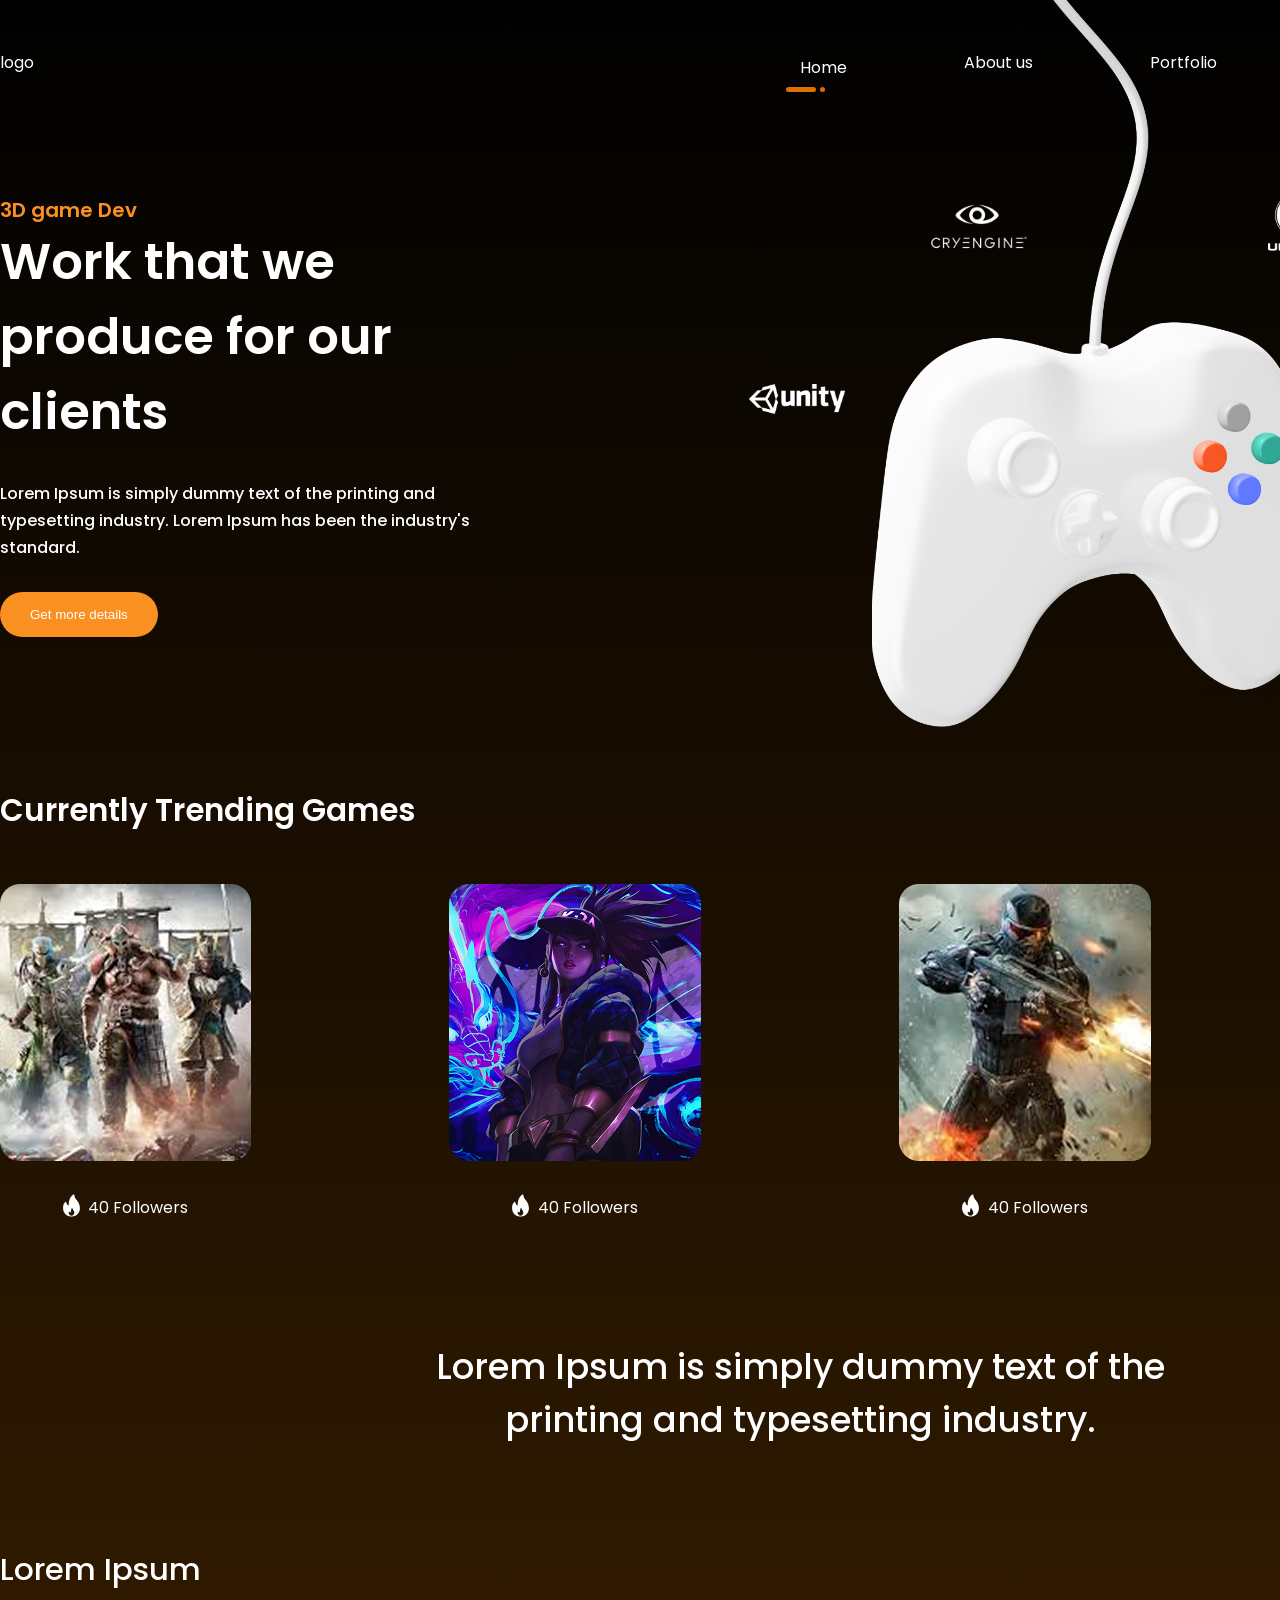
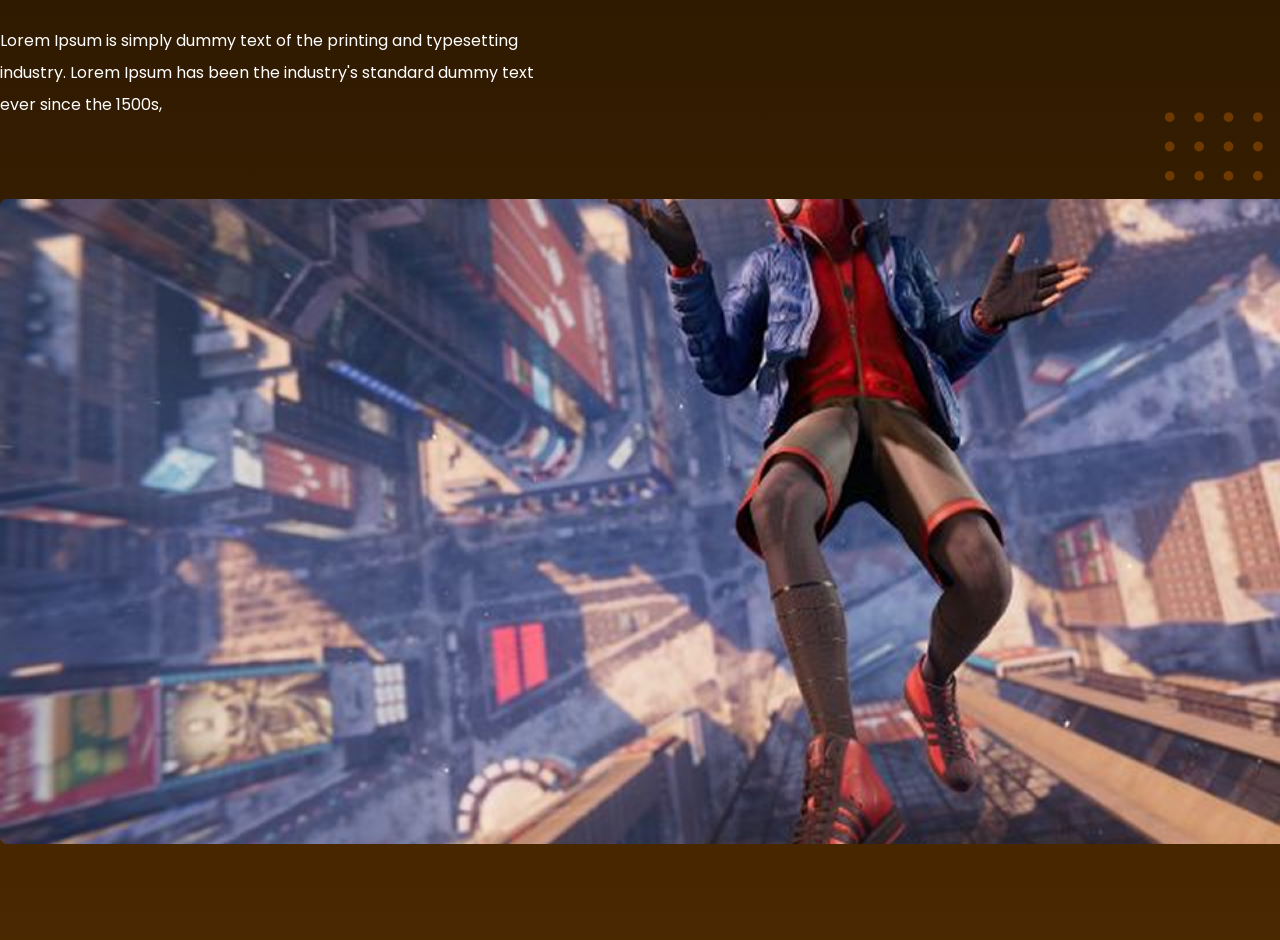
==== index.html @ d7b4721c "files" ====
<!DOCTYPE html>
<html lang="en">
<head>
    <meta charset="UTF-8">
    <meta name="viewport" content="width=device-width, initial-scale=1.0">
    <title>Game Now</title>
    <link rel="stylesheet" href="/css/main.css">
</head>
    <body>
        <div class="wrapper">
        <header class = "container">
            <span class="logo">logo</span>
            <nav>
                <ul>
                    <li class="active"><a href="#">Home</a></li>
                    <li><a href="#">About us</a></li>
                    <li><a href="#">Portfolio</a></li>
                    <li><a href="#">News</a></li>
                    <li class="btn"><a href="#">Contacts</a></li>
                </ul>
            </nav>
        </header>
        <div class="hero container">
            <div class="hero--info">
                <h2>3D game Dev </h2>
                <h1>Work that we produce for our clients</h1>
                <p>Lorem Ipsum is simply dummy text of the printing and typesetting industry. Lorem Ipsum has been the industry's standard.</p>
                <button class="btn">Get more details</button>
            </div>
            <img src="img/IMG.svg" alt="">
        </div>

        <div class="container trending">
            <a href="#" class="see-all">SEE ALL</a>
            <h3>Currently Trending Games</h3>
            

            <div class="games">
                <div class="block">
                    <img src="/img/Game1.png" alt="">
                    <span><img src="/img/fire.svg" alt="">40 Followers</span>
                </div>
                
                <div class="block">
                    <img src="/img/Game2.png" alt="">
                    <span><img src="/img/fire.svg" alt="">40 Followers</span>
                </div>

                <div class="block">
                    <img src="/img/Game3.png" alt="">
                    <span><img src="/img/fire.svg" alt="">40 Followers</span>
                </div>

                <div class="block">
                    <img src="/img/Game4.png" alt="">
                    <span><img src="/img/fire.svg" alt="">40 Followers</span>
                </div>
        </div>
        <div class="container big-text">
                    <p>Lorem Ipsum is simply dummy text of the printing and typesetting industry.</p>
                </div>
        </div>

            <div class="container banner">
                <h3>Lorem Ipsum</h3>
                <p>Lorem Ipsum is simply dummy text of the printing and typesetting industry. Lorem Ipsum has been the industry's standard dummy text ever since the 1500s,</p>
                    <div class="banner-images">
                        <img class="img_banner" src="img/banner.png" alt="">
                        <img class="background_dots" src="img/background_dots.svg" alt="">
                    </div>
            </div>

    </div>
</body>
</html>
---- css/main.css ----
@import url('https://fonts.googleapis.com/css2?family=Poppins:wght@400;500;700;800&display=swap');

*
{
    margin: 0;
    padding: 0;
}

body {
    font-family: 'Poppins',sans-serif;
    font-weight: 400;
    color: #fff;
    font-size: 16px;
}

a{
    text-decoration: none;
}

img{
    max-width: 100%;
}

.wrapper{
    background: linear-gradient(180deg, #010101, #4A2800);
    width: 100%;
}

.container{
    width: 1600px;
    margin: 0 auto;
}

header{
    padding: 50px 0;
}

header.logo{
    text-transform: uppercase;
    font-size: 29px;
    font-weight: 800;
}

header nav{
    float:right;
    width: 50%;
}

header nav ul{
    list-style: none;
    display: flex;
    justify-content: space-between;
    z-index: 2;
    position: relative;
}

header nav ul li {
    display: inline-block;
}

header nav ul li.active:after{
    content: '';
    display: block;
    width: 30px;
    height: 5px;
    background: #DC7000;
    position: relative;
    top: 6.8px;
    left: -14px;
    border-radius: 10px;
}

header nav ul li.active:before{
    content: '';
    display: block;
    width: 5px;
    height: 5px;
    background: #DC7000;
    position: relative;
    top: 37px;
    left: 20px;
    border-radius: 10px;
}

header nav ul li a {
    color: #fff;
}

header nav ul li:not(.active):not(.btn) a:hover {
    border-bottom:5px solid #DC7000;
    padding-bottom: 12.5px;
}

header nav ul li.btn a{
    background-color: #FA9021;
    padding: 9px 17px;
    border-radius: 6px;
    transition: all 300ms ease;
}

header nav ul li.btn a:hover{
    background-color: #b1580f;
}

.hero{
    padding-bottom: 100px;
    position: relative;
    z-index: 1;
}

.hero--info{
    width: 527px;
    padding-top: 70px;
}

.hero--info h2{
    color:#FA9021;
    font-weight: 600;
    font-size: 20px;
}

.hero--info h1{
    font-weight: 600;
    font-size: 50px;
}

.hero--info p{
    font-weight: 500;
    line-height: 170%;
    margin: 30px 0
}

.hero--info .btn{
    background: #FA9021;
    color:#fff;
    border-radius: 50px;
    padding:15px 30px;
    border: 0;
    transition: all 500ms ease;
}

.hero--info .btn:hover{
    cursor: pointer;
    transform: scale(1.1);
}

.hero img{
    position: absolute;
    top:-150px;
    right:60px;
}

/*секция с играми*/

.trending {
    padding-top: 50px;
}

.trending h3{
    font-weight: 600;
    font-size: 31px;
}

.trending .see-all{
    color:#fff;
    background:#25211D;
    border-radius: 10px;
    padding: 10px 30px;
    float:right;
    display: block;
    transition: all 500ms ease;
}

.trending .see-all:hover{
    transform: scale(1.1);
}

.trending .games{
    display: flex;
    justify-content: space-between;
    width: 100%;
    padding: 50px 0;
}

.trending .games span {
    display: block;
    text-align: center;
    margin: 20px;
}

.trending .games span img{
    position: relative;
    top:5px;
    left:-4.5px;
    scale:0.9;
}

.big-text{
    padding: 50px 0px;
    font-size: 35px;
    font-weight: 500;
    text-align: center;
    width: 800px;
}

.banner{
    position: relative;
    padding: 50px 0;
}

.banner h3{
    font-weight: 500;
    font-size: 31px;
}

.banner p{
    padding: 32px 0px;
    width: 545px;
    line-height: 200%;
}

.banner-images {
    position: relative;
    display: block;
}

.banner .img_banner {
    padding: 46px 0px;
    width: 100%;
    position: relative;
    z-index: 2; /* выше, чем у dots */
    display: block;
}

.banner .background_dots {
    position: absolute;
    top: -10px;
    right: 200px;
    transform: scale(1.4);
    z-index: 1;
}
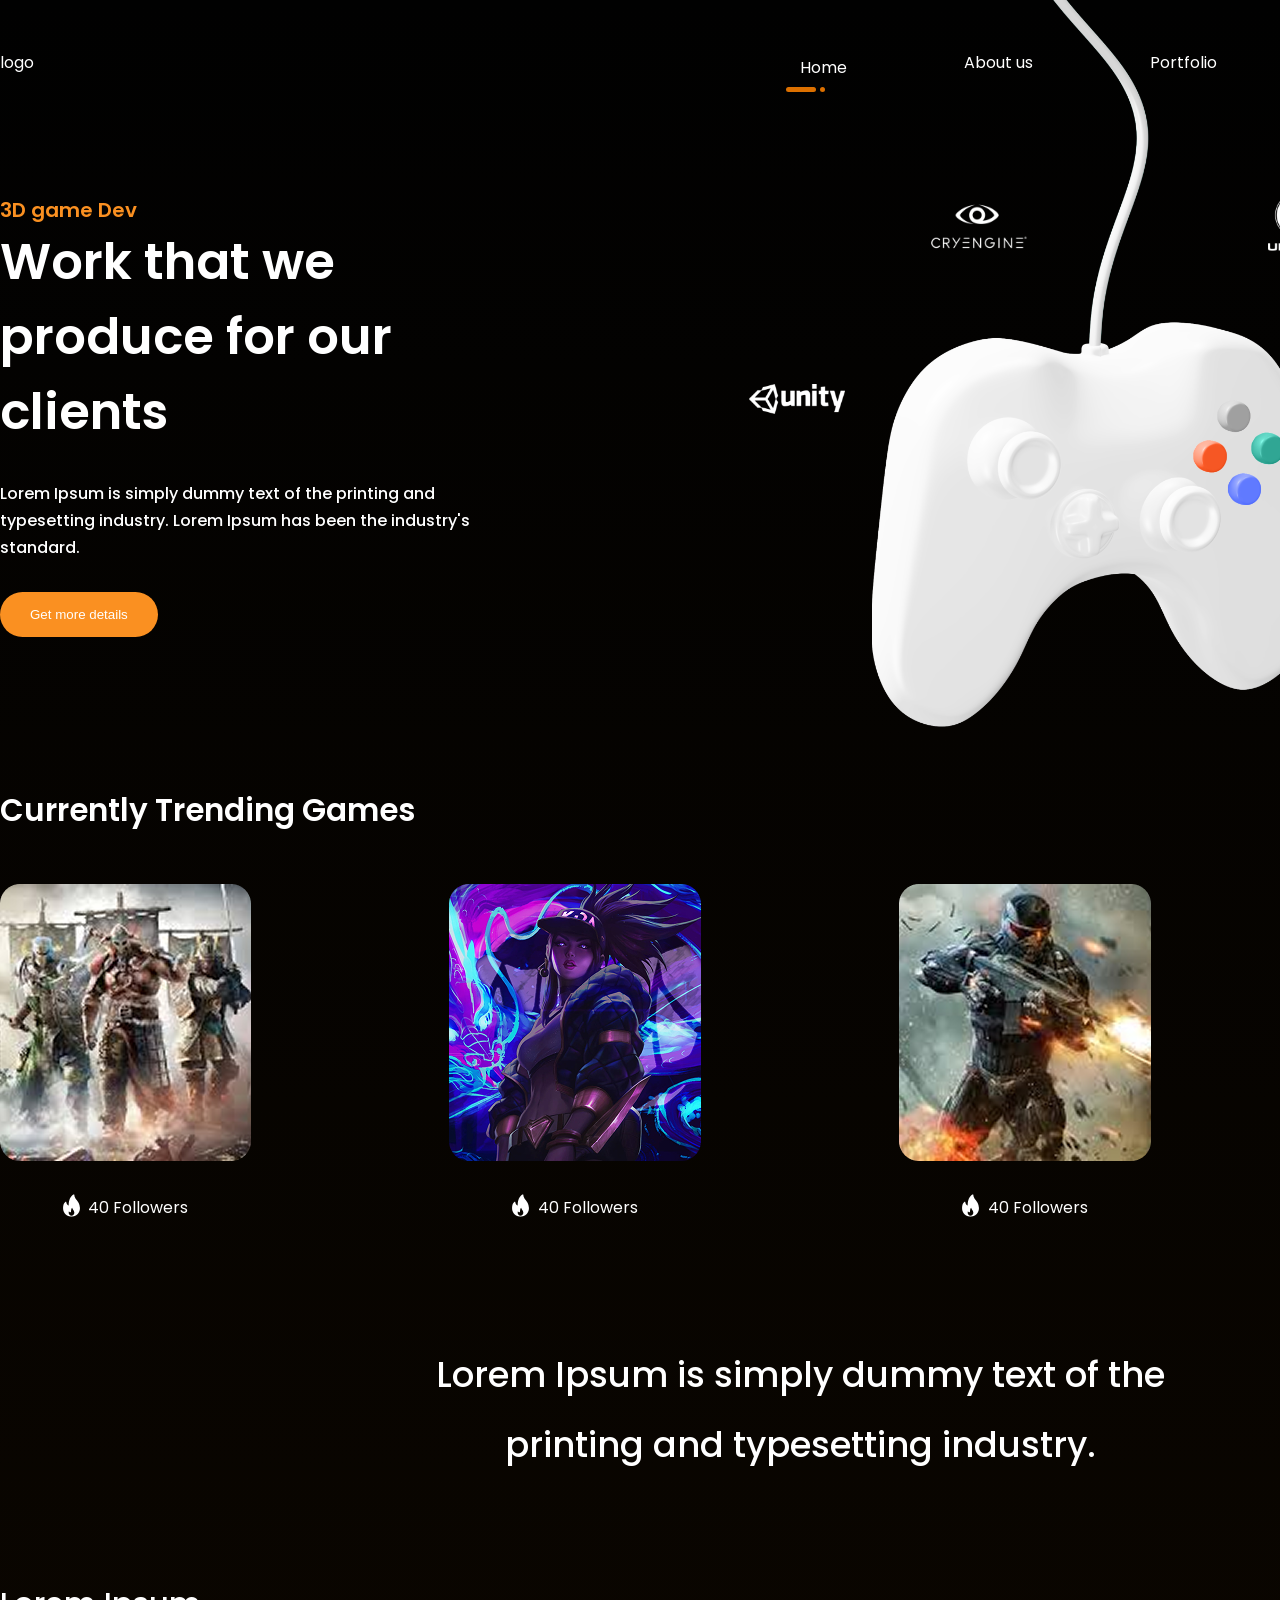
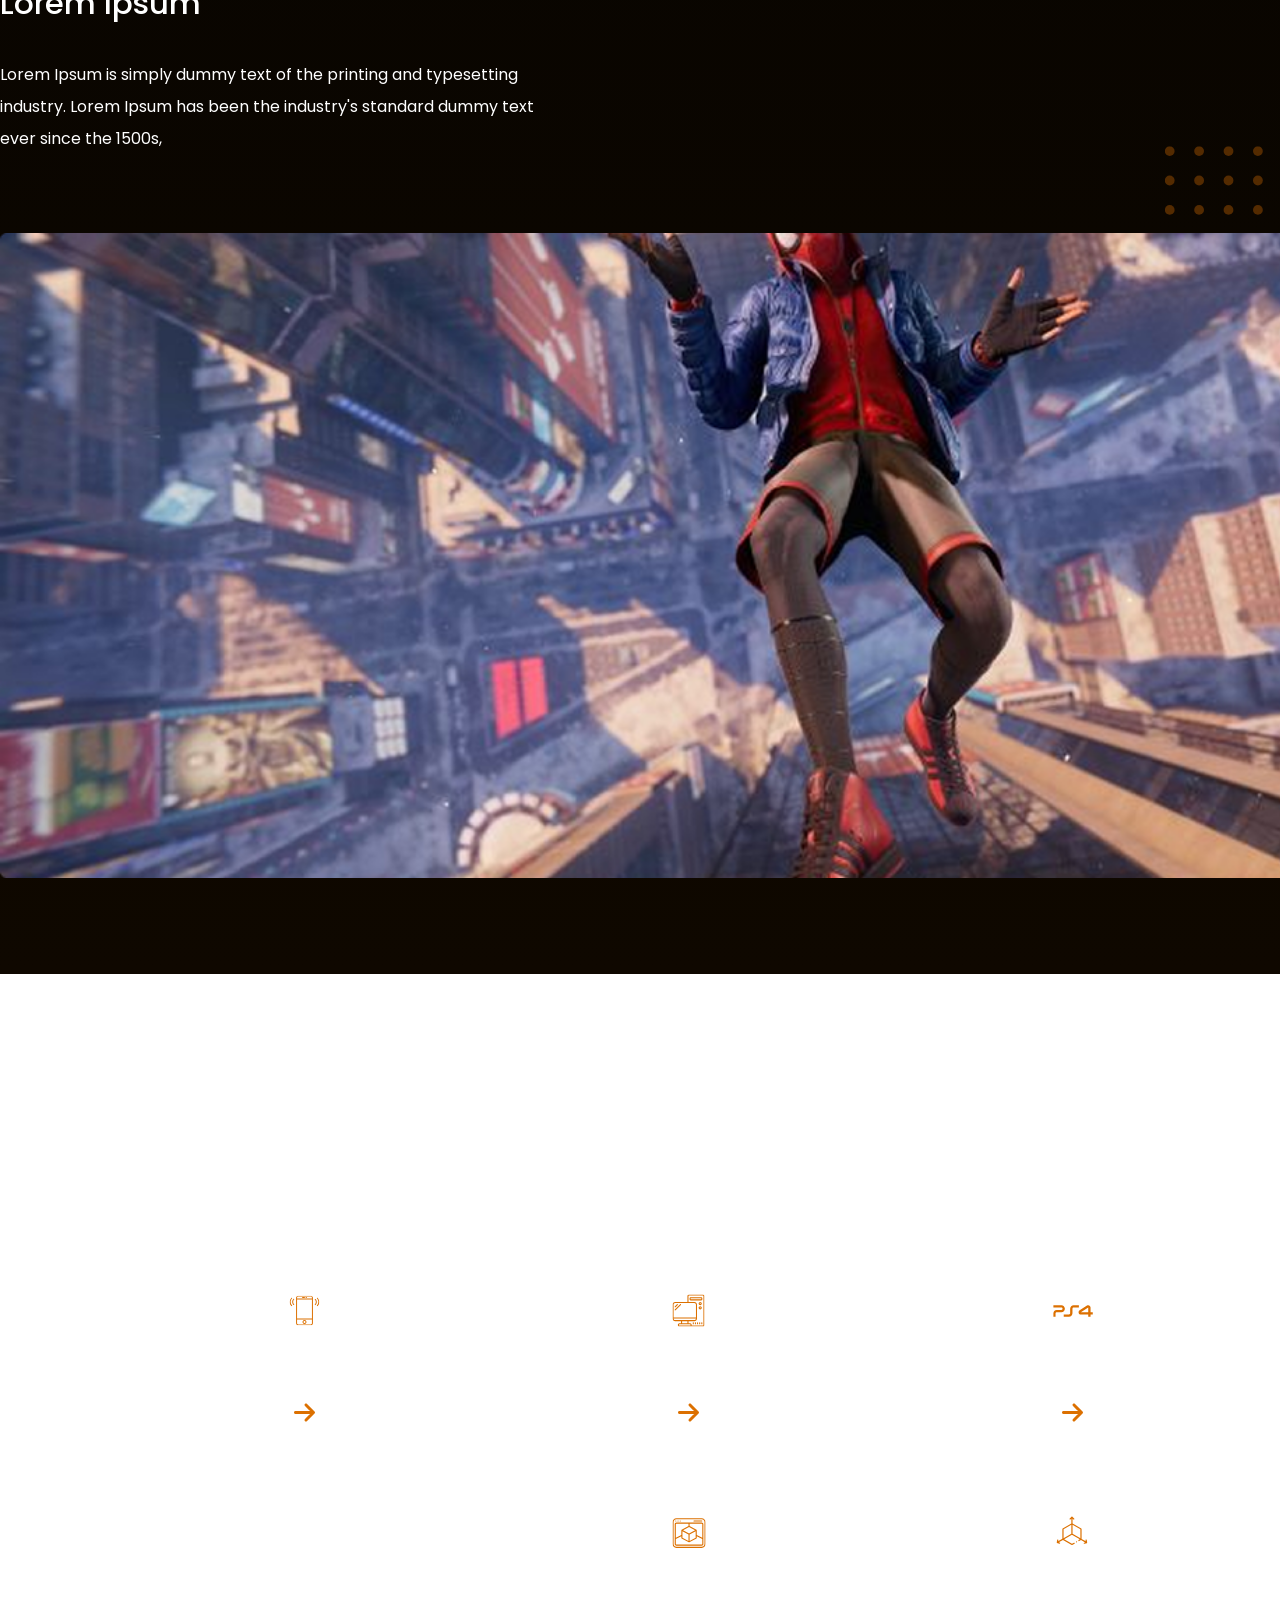
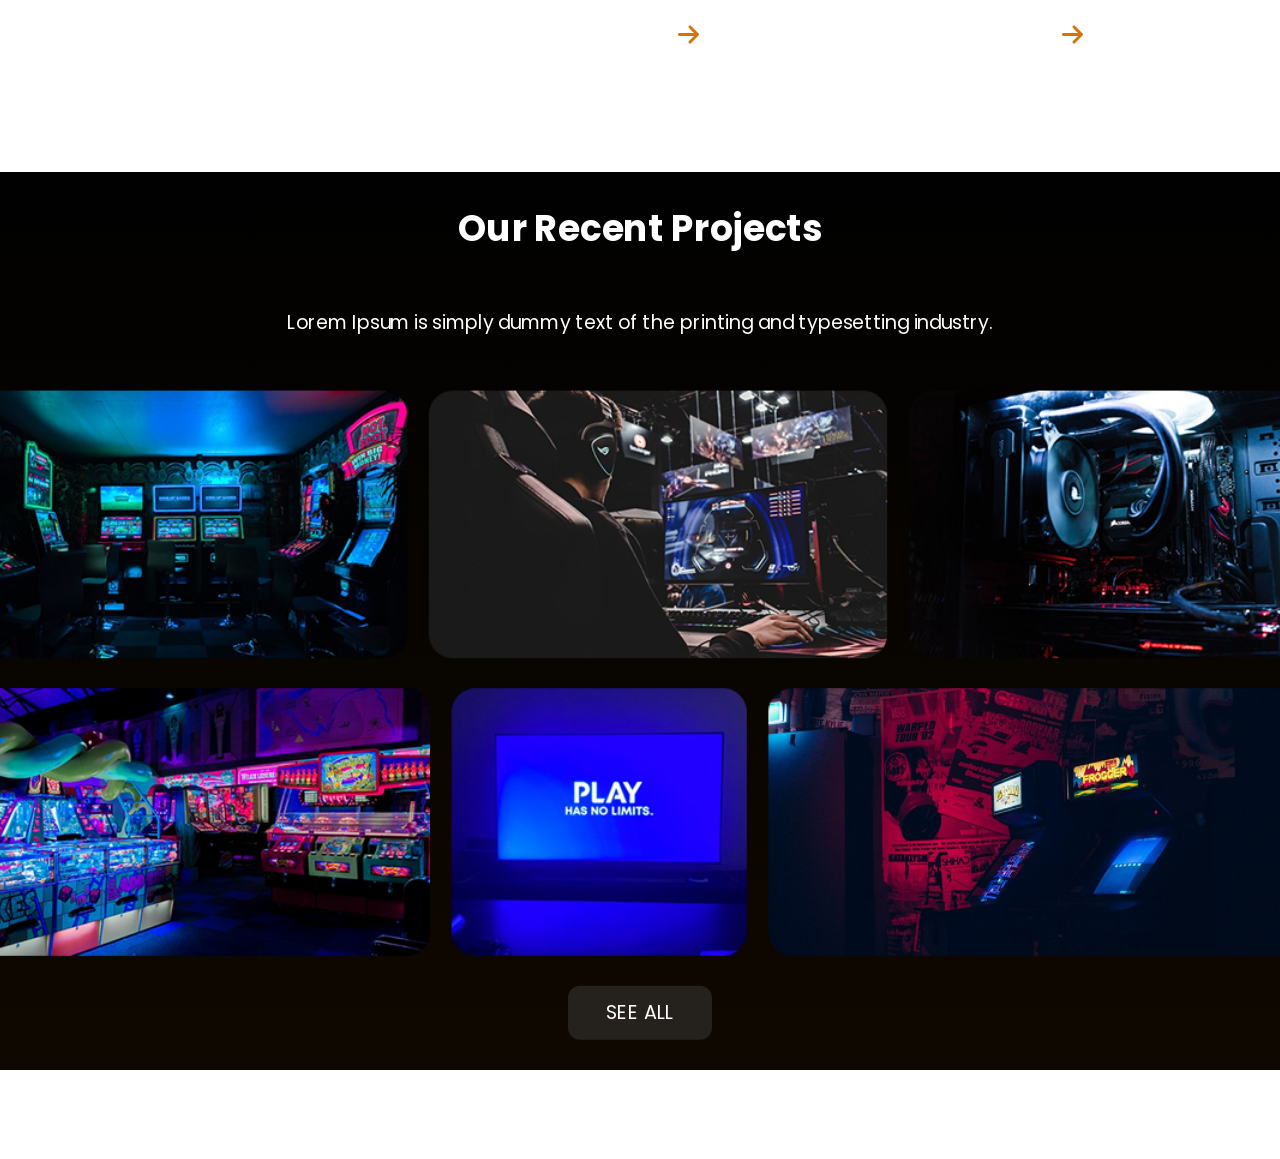
==== commit b342a882: "day3" ====
--- a/index.html
+++ b/index.html
@@ -70,6 +70,63 @@
                     </div>
             </div>
 
-    </div>
+        </div>
+
+        <div class="features">
+            <div class="container">
+                <h3>Lorem Ipsum is simply dummy text of the printing and typesetting industry.</h3>
+                <p>Lorem Ipsum is simply dummy text of the printing and typesetting industry. Lorem Ipsum has been the industry's standard dummy text ever since the 1500s,</p>
+                <div class="info">
+                    <div class="block">
+                        <img src="/img/Icons/Icon1.svg" alt="">
+                        <p>Mobile Game Development</p>
+                        <img src="img/Icons/arrow 1.svg" alt="">
+                    </div>
+                    <div class="block">
+                        <img src="/img/Icons/Icon2.svg" alt="">
+                        <p>PC Game Development</p>
+                        <img src="img/Icons/arrow 1.svg" alt="">
+                    </div>
+                    <div class="block">
+                        <img src="/img/Icons/Icon3.svg" alt="">
+                        <p>PS4 Game Development</p>
+                        <img src="img/Icons/arrow 1.svg" alt="">
+                    </div>
+                    <div class="block">
+                        <img src="/img/Icons/Icon4.svg" alt="">
+                        <p>AR/VR Solutions</p>
+                        <img src="img/Icons/arrow 1.svg" alt="">
+                    </div>
+                    <div class="block">
+                        <img src="/img/Icons/Icon5.svg" alt="">
+                        <p>AR/ VR design</p>
+                        <img src="img/Icons/arrow 1.svg" alt="">
+                    </div>
+                    <div class="block">
+                        <img src="/img/Icons/Icon6.svg" alt="">
+                        <p>3D Modelings</p>
+                        <img src="img/Icons/arrow 1.svg" alt="">
+                    </div>
+                </div>
+            </div>
+        </div>
+
+        <div class="wrapper">
+            <div class="container projects">
+                <h3>Our Recent Projects</h3>
+                <p>Lorem Ipsum is simply dummy text of the printing and typesetting industry. </p>
+                <div class="images">
+                    <img src="img/block3/image1.png" alt="">
+                    <img src="img/block3/image2.png" alt="">
+                    <img src="img/block3/image3.png" alt="">
+                </div>
+                <div class="images">
+                    <img src="img/block3/image4.png" alt="">
+                    <img src="img/block3/image5.png" alt="">
+                    <img src="img/block3/image6.png" alt="">
+                </div>
+                <a href="#" class="see-all">SEE ALL</a>
+            </div>
+        </div>
 </body>
 </html> 
--- a/css/main.css
+++ b/css/main.css
@@ -22,7 +22,7 @@
 }
 
 .wrapper{
-    background: linear-gradient(180deg, #010101, #4A2800);
+    background: linear-gradient(180deg, #010101, #0f0800);
     width: 100%;
 }
 
@@ -33,6 +33,10 @@
 
 header{
     padding: 50px 0;
+}
+
+p{
+    line-height: 200%;
 }
 
 header.logo{
@@ -161,7 +165,7 @@
     font-size: 31px;
 }
 
-.trending .see-all{
+.trending .see-all, .projects .see-all{
     color:#fff;
     background:#25211D;
     border-radius: 10px;
@@ -171,7 +175,7 @@
     transition: all 500ms ease;
 }
 
-.trending .see-all:hover{
+.trending .see-all:hover, .projects .see-all:hover{
     transform: scale(1.1);
 }
 
@@ -228,7 +232,7 @@
     padding: 46px 0px;
     width: 100%;
     position: relative;
-    z-index: 2; /* выше, чем у dots */
+    z-index: 2;
     display: block;
 }
 
@@ -238,4 +242,73 @@
     right: 200px;
     transform: scale(1.4);
     z-index: 1;
+}
+
+.features {
+    background: url('/img/Block2.png') no-repeat center center fixed;
+    background-size: cover;
+    padding: 80px 80px;
+}
+
+.features .container > h3,
+.features .container > p {
+    margin-bottom: 20px;
+    text-align: center;
+    width: 826px;
+    margin-left: auto;
+    margin-right: auto;
+}
+
+.features .container h3{
+    font-size: 30px;
+}
+
+.features .info{
+    display: flex;
+    justify-content: center;
+    flex-wrap: wrap;
+}
+
+.features .info .block {
+    text-align: center;
+    width: 20%;
+    margin: 30px 2%;
+}
+
+.features .info .block img{
+    margin-bottom: 10px;
+}
+
+.features .info .block p {
+    text-align: center;
+    margin-bottom: 10px;
+}
+
+.projects{
+    padding: 100px 0;
+    width: 1170px;
+    transform: scale(1.2);
+}
+
+.projects h3{
+    font-size: 30px;
+    text-align: center;
+}
+
+.projects p{
+    margin: 40px 0;
+    text-align: center;
+}
+
+.projects .images {
+    display: flex;
+    justify-content: space-around;
+    margin-bottom: 25px;
+}
+
+.projects .see-all{
+    float: none;
+    width: 60px;
+    text-align: center;
+    margin: auto;
 }
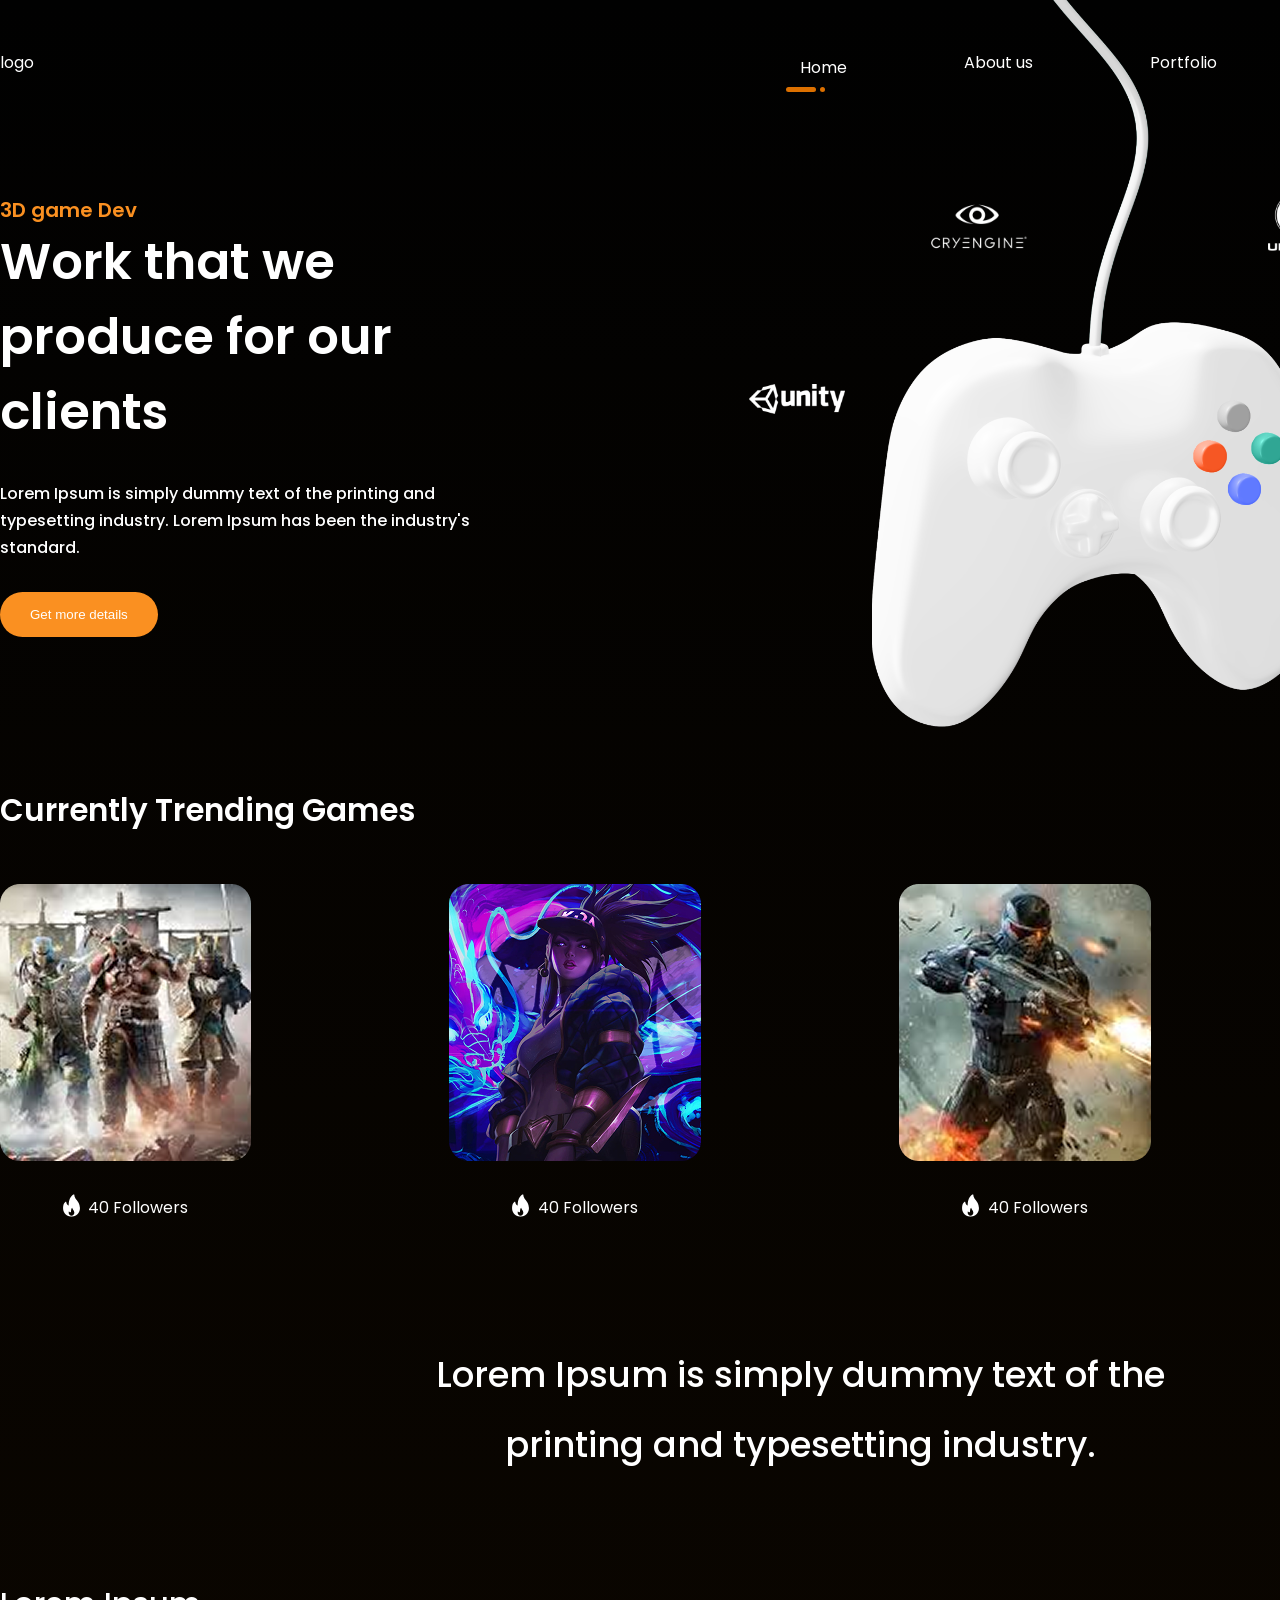
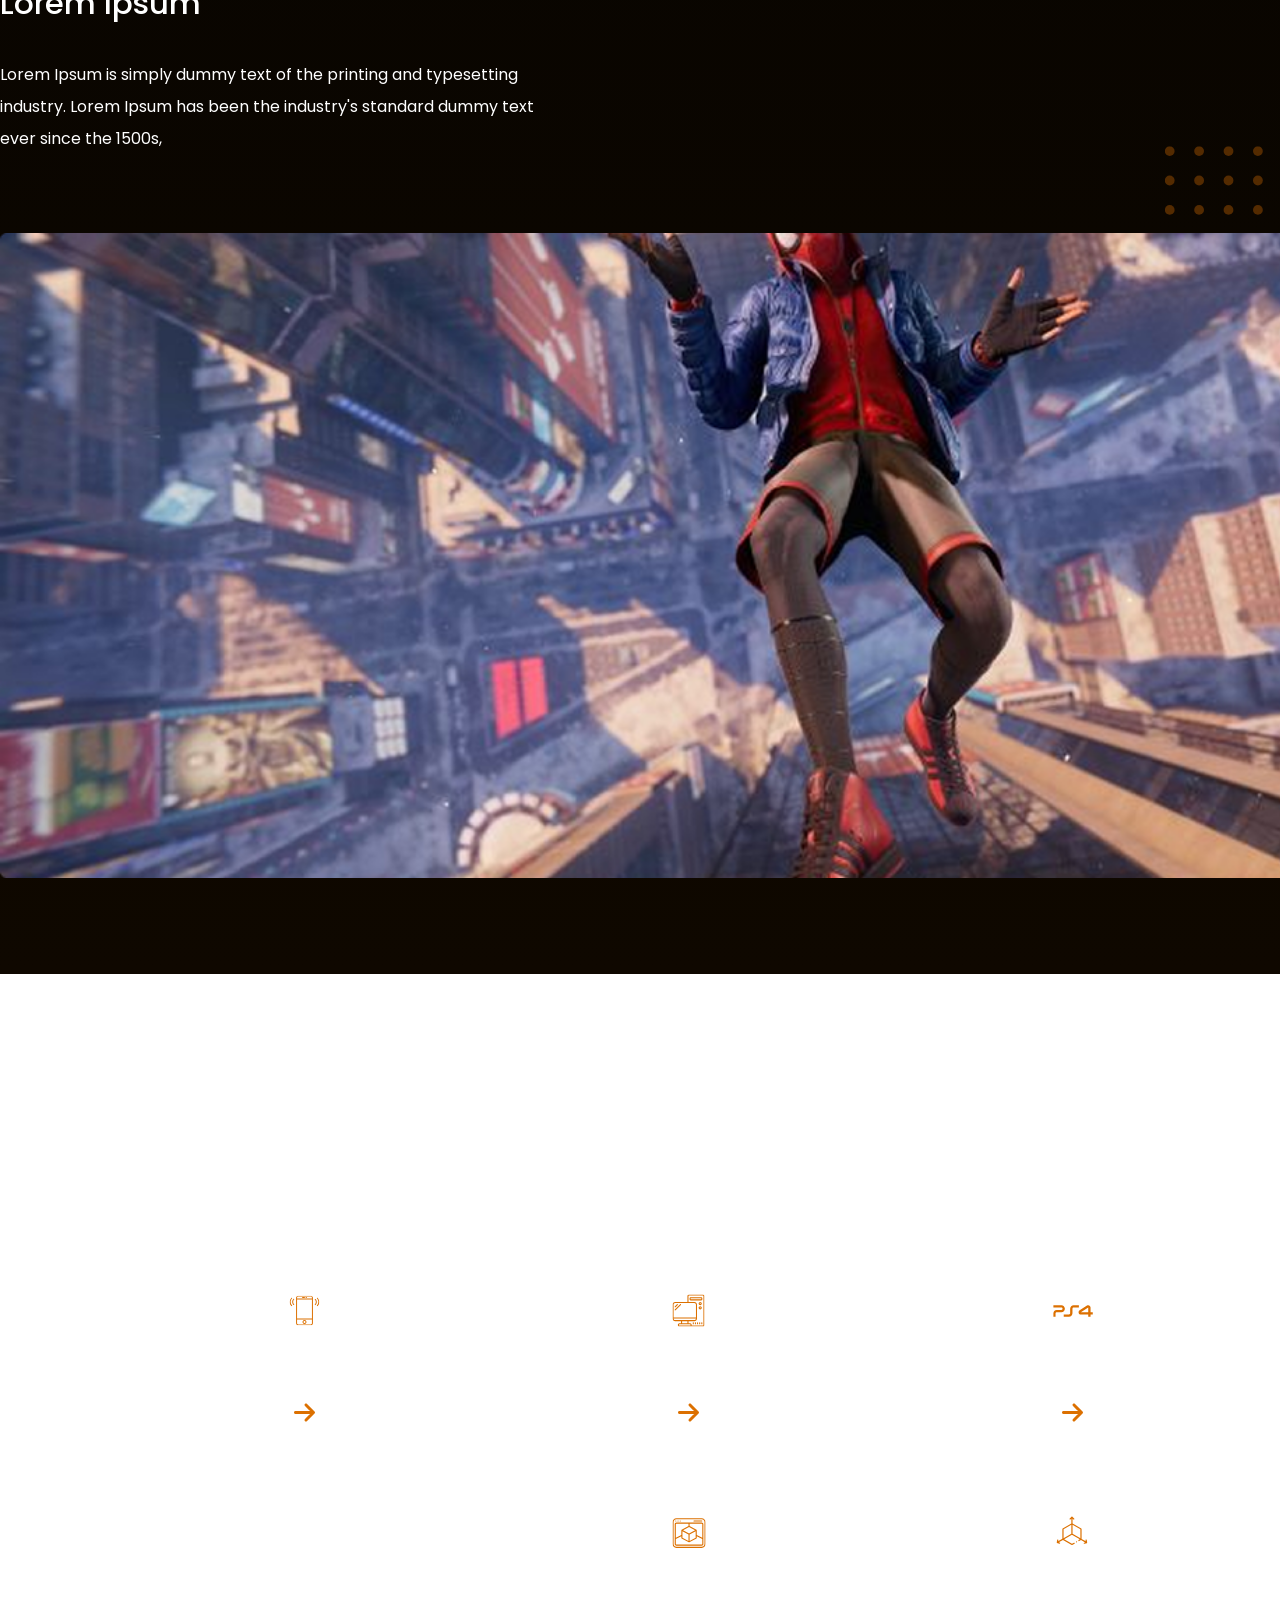
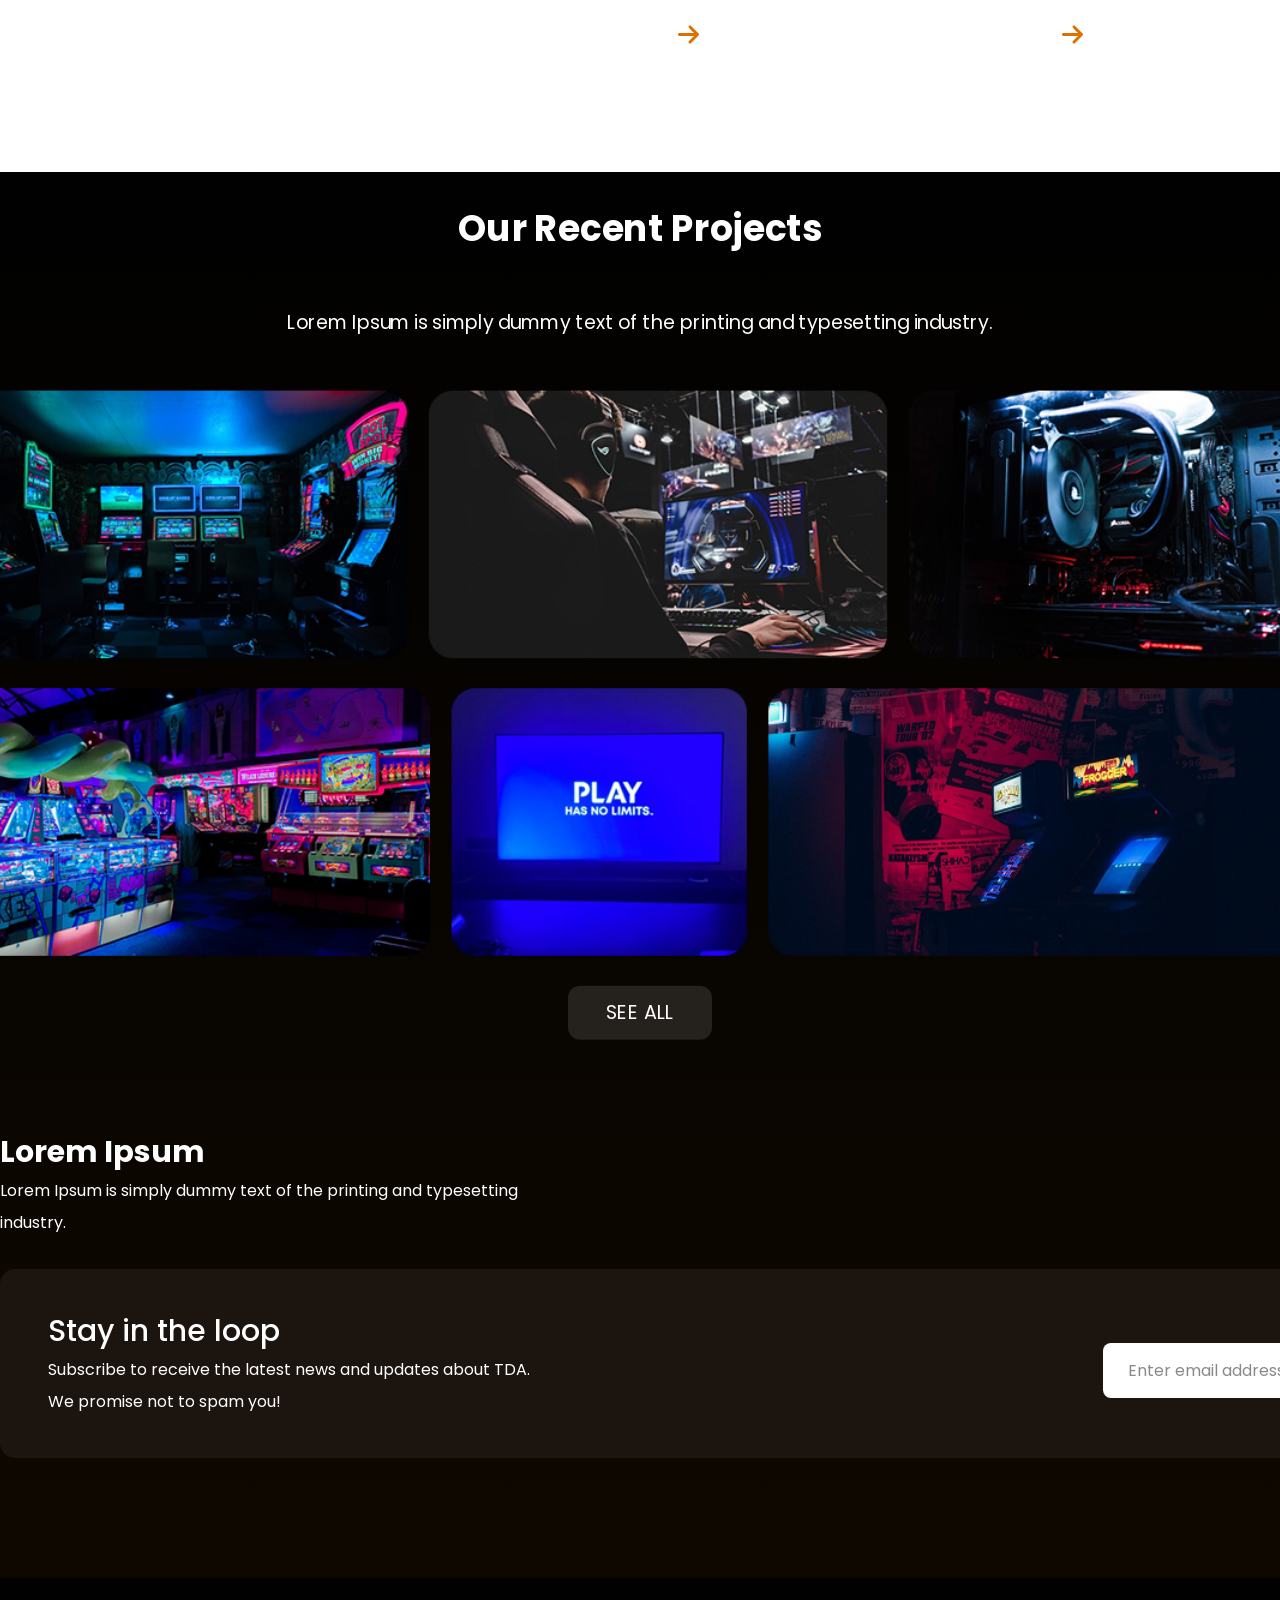
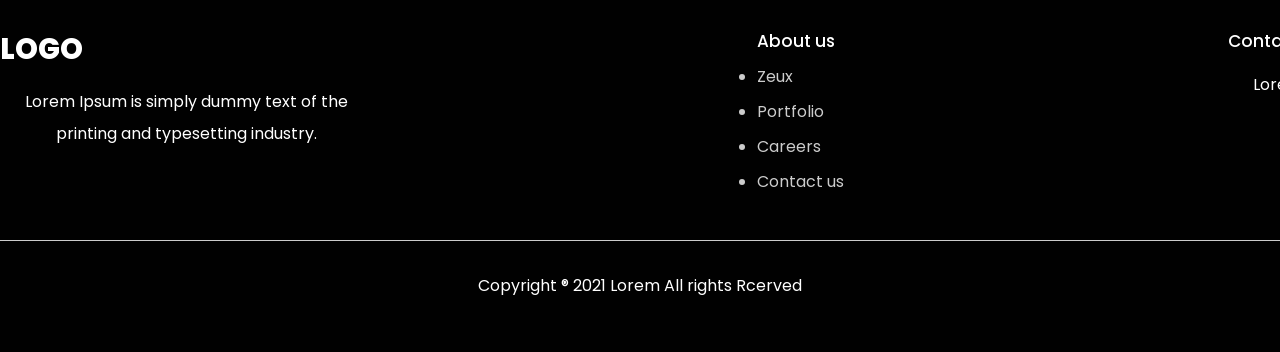
==== commit ad94bbe1: "day4" ====
--- a/index.html
+++ b/index.html
@@ -127,6 +127,56 @@
                 </div>
                 <a href="#" class="see-all">SEE ALL</a>
             </div>
+            <div class="container email">
+                <h3>Lorem Ipsum</h3>
+                <p>Lorem Ipsum is simply dummy text of the printing and typesetting industry. </p>
+                <div class="block">
+                    <div>
+                        <h4>Stay in the loop</h4>
+                        <p>Subscribe to receive the latest news and updates about TDA.
+                        We promise not to spam you! </p>
+                    </div>
+                    <div>
+                            <input type="email" id="emailField" placeholder="Enter email address">
+                            <button onclick="checkEmail()">Continue</button>
+                    </div>
+                </div>
+            </div>
         </div>
+
+        <footer>
+            <div class="blocks container">
+                <div>
+                        <span class="logo">LOGO</span>
+                        <p>Lorem Ipsum is simply dummy text of the printing and typesetting industry. </p>
+                </div>
+                        <div>
+                            <h4>About us</h4>
+                            <ul>
+                                <li>Zeux</li>
+                                <li>Portfolio</li>
+                                <li>Careers</li>
+                                <li>Contact us</li>
+                            </ul>
+                        </div>
+                        <div>
+                            <h4>Contact us</h4>
+                            <p>Lorem Ipsum is simply dummy text of the printing and typesetting industry. </p>
+                            <p>+908 89097 890</p>
+                        </div>
+                </div>
+            <hr>
+            <p>Copyright ® 2021 Lorem All rights Rcerved</p>
+        </footer>
+        <script>
+            function checkEmail(){
+                let email = document.querySelector('#emailField').value;
+                if(!email.includes('@')) alert('Нет символа @')
+                else if(!email.includes('.')) alert ('Нет символа .')
+                else if(!email.includes('@.')) alert ('Некорректный email')
+                else if(!email.includes('.@')) alert ('Некорректный email')
+                else alert('Ваш email отправлен!')
+            }
+        </script>
 </body>
 </html> 
--- a/css/main.css
+++ b/css/main.css
@@ -39,7 +39,7 @@
     line-height: 200%;
 }
 
-header.logo{
+header.logo, footer .blocks .logo{
     text-transform: uppercase;
     font-size: 29px;
     font-weight: 800;
@@ -95,14 +95,15 @@
     padding-bottom: 12.5px;
 }
 
-header nav ul li.btn a{
+header nav ul li.btn a, .email .block button{
+    font-family: 'Poppins',sans-serif;
     background-color: #FA9021;
     padding: 9px 17px;
-    border-radius: 6px;
+    border-radius: 8px;
     transition: all 300ms ease;
 }
 
-header nav ul li.btn a:hover{
+header nav ul li.btn a:hover, .email .block button:hover{
     background-color: #b1580f;
 }
 
@@ -311,4 +312,108 @@
     width: 60px;
     text-align: center;
     margin: auto;
+}
+
+.email{
+    padding-bottom: 120px;
+}
+
+.email h3{
+    margin-top: 60px;
+    width: 209px;
+    font-size: 30px;
+}
+
+.email p{
+    width: 545px;
+}
+
+.email .block{
+    background: #1C140F;
+    margin-top: 30px;
+    border-radius: 15px;
+    padding: 40px 3%;
+    width: 94%;
+    display: flex;
+    justify-content: space-between;
+    align-items: center;
+}
+
+.email .block h4{
+    font-size: 30px;
+    font-weight: 500;
+
+}
+
+.email .block p{
+    width: 500px;
+}
+
+.email .block input{
+    background: #fff;
+    outline: none;
+    border: 0;
+    border-radius: 8px;
+    width:280px;
+    font-family: 'Poppins',sans-serif;
+    font-weight: 400;
+    padding: 15px 25px;
+    font-size: 16px;
+    margin-top: 15px;
+    position: relative;
+    left: 124px;
+    z-index: 0;
+    padding-right: 150px;
+}
+
+.email .block input::placeholder{
+    color:#898989;
+}
+
+.email .block button{
+    background: #DC7000;
+    cursor: pointer;
+    border:0;
+    padding: 13px 22px 11px 30px;
+    position: relative;
+    z-index: 1;
+    color:#fff;
+}
+
+/*footer*/
+
+footer{
+    background:#010101;
+    padding: 50px 0;
+}
+
+footer .blocks{
+    display: flex;
+    justify-content: space-between;
+}
+
+footer .blocks p{
+    width: 372px;
+    padding: 15px 0;
+}
+
+footer .blocks h4{
+    font-weight: 500;
+    font-size: 17px;
+}
+
+footer .blocks ul li{
+    margin-top: 10px;
+    opacity: 0.8;
+}
+
+footer hr{
+    margin: 30px 0;
+    border: 0;
+    height: 0.6px;
+    background: #ccc;
+}
+
+footer p{
+    text-align: center;
 }
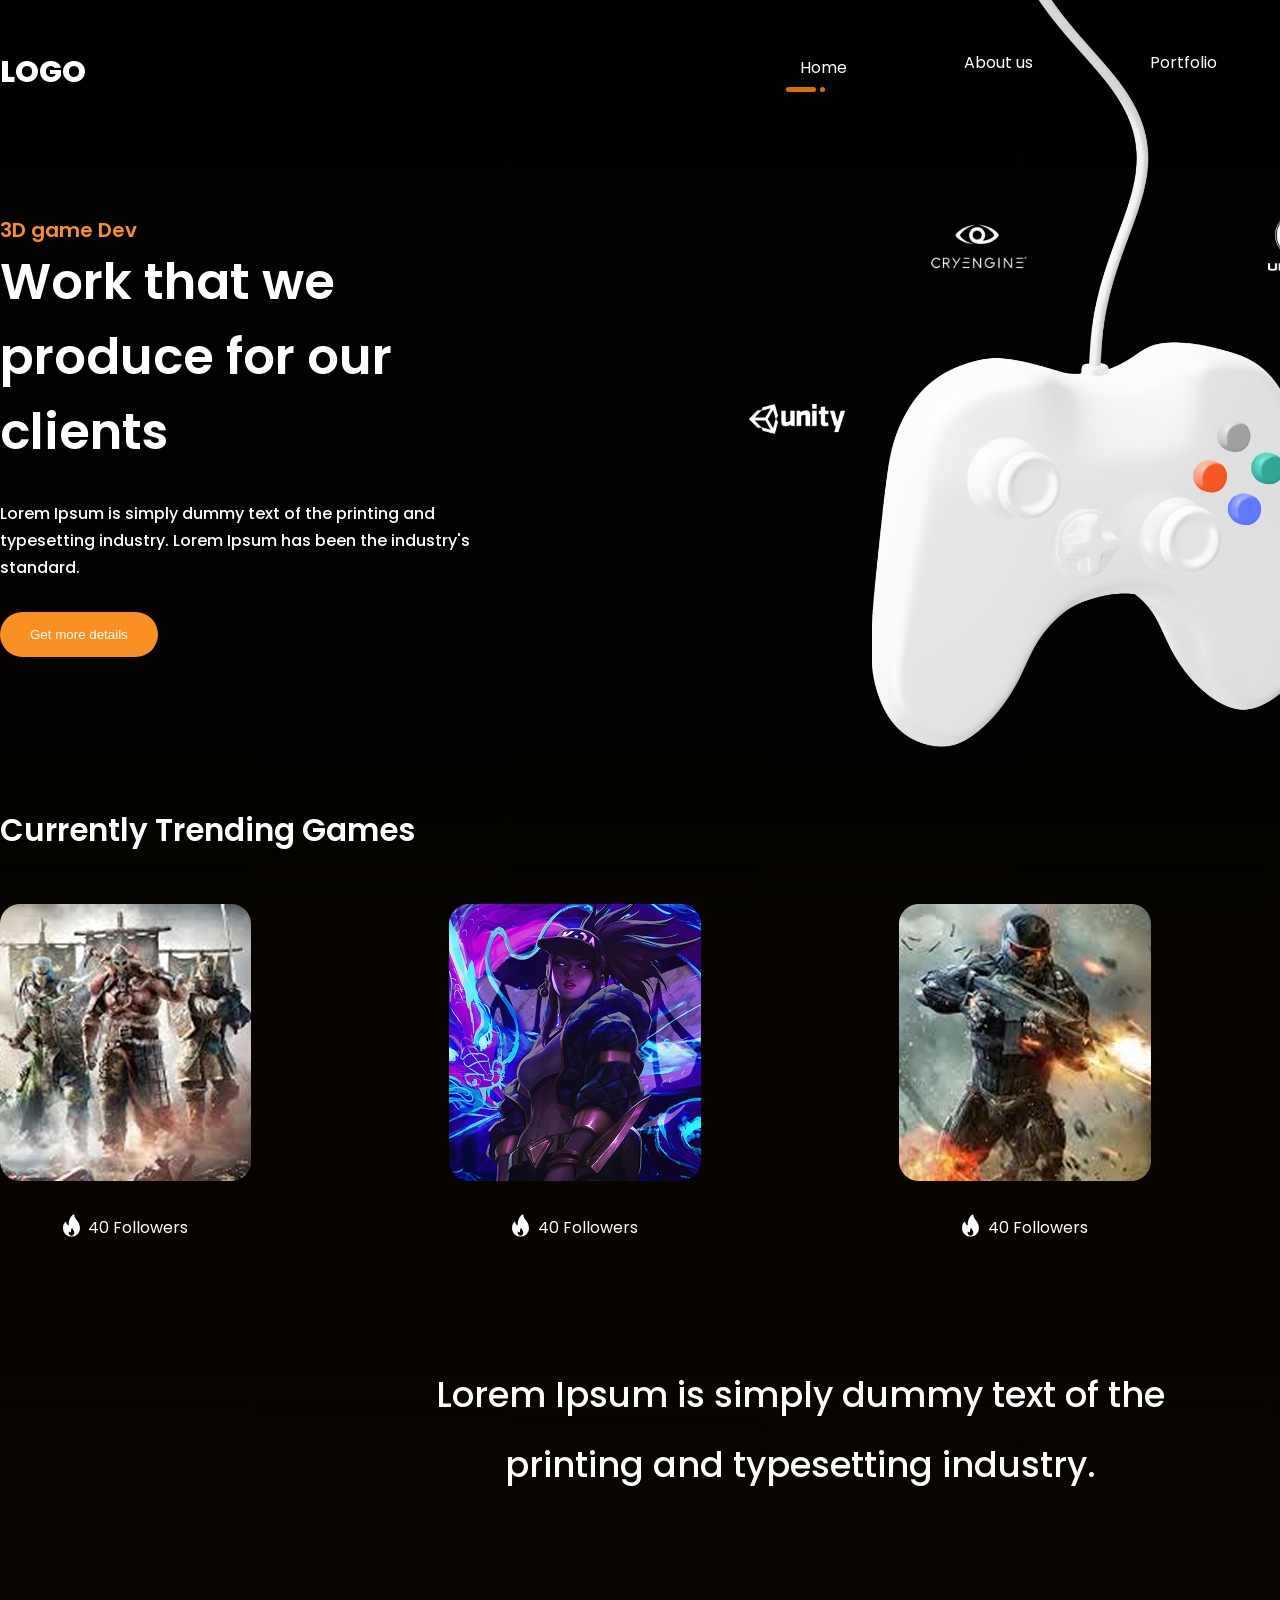
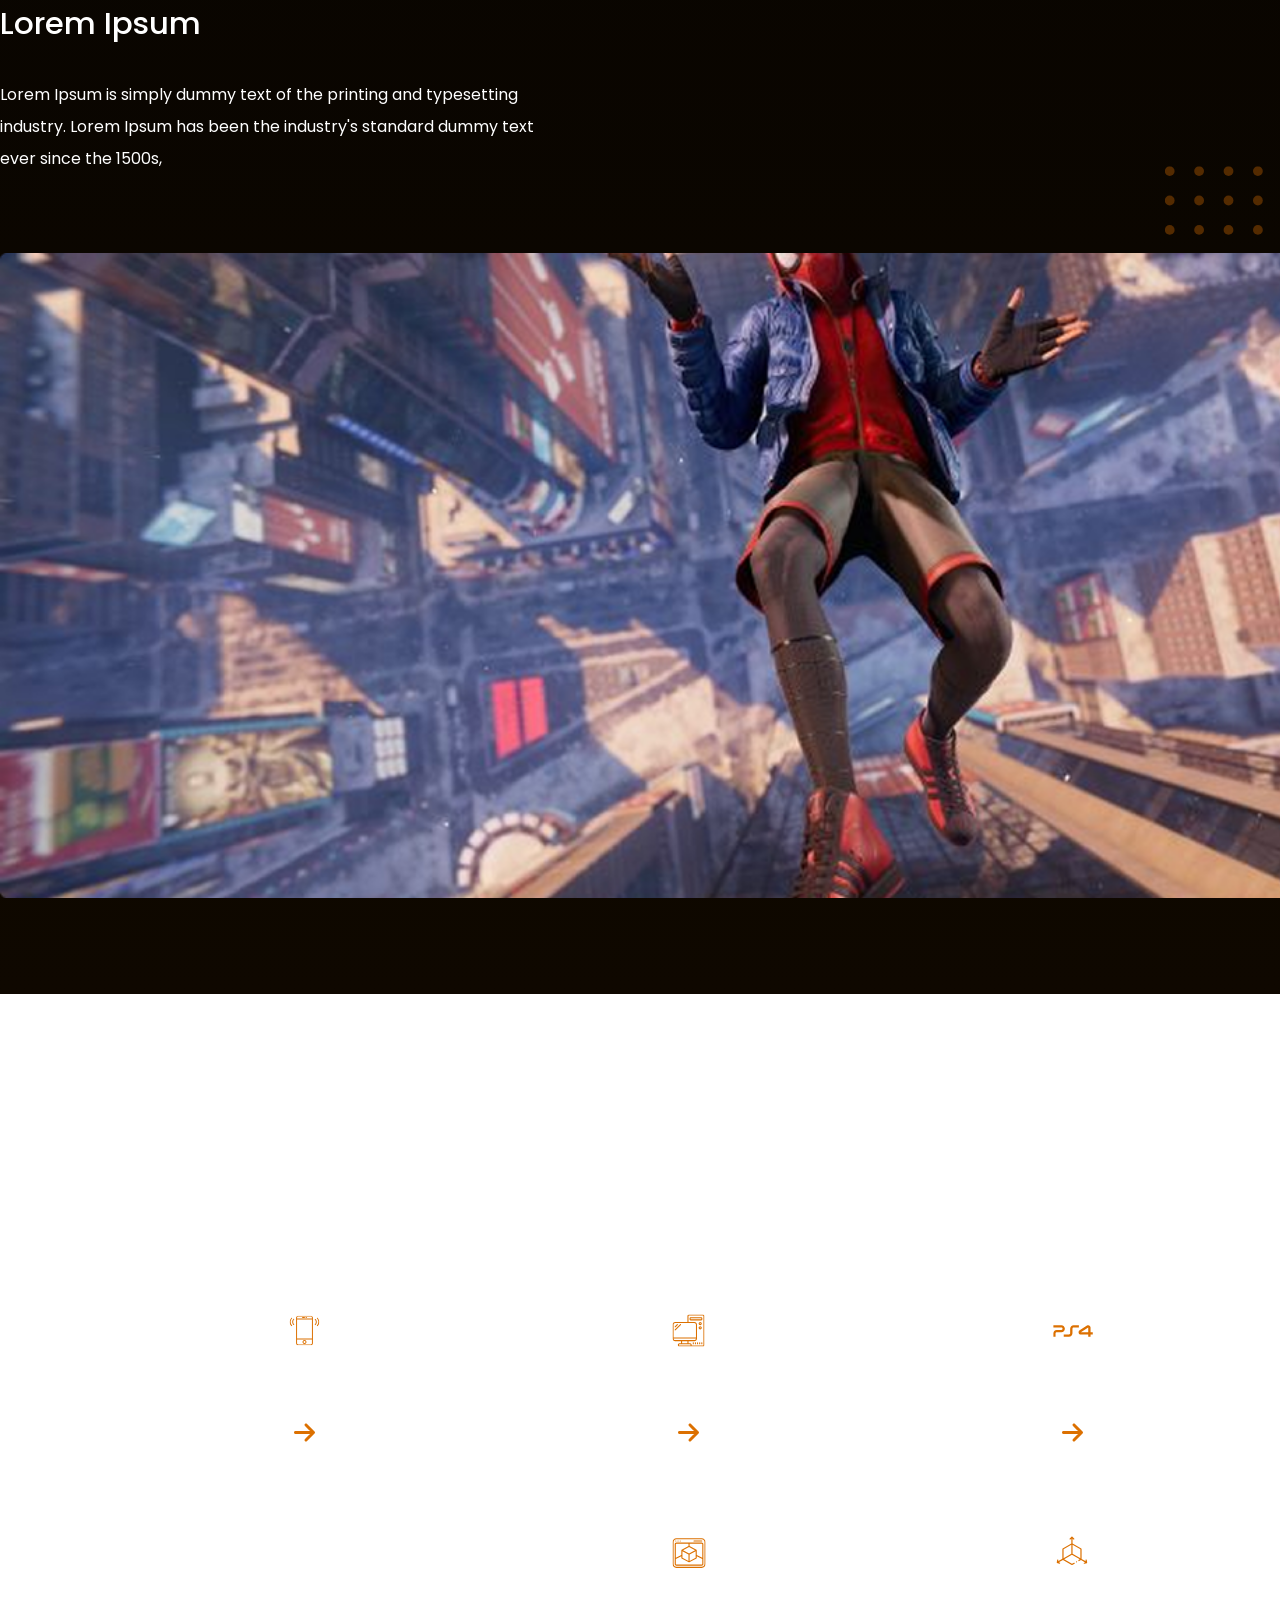
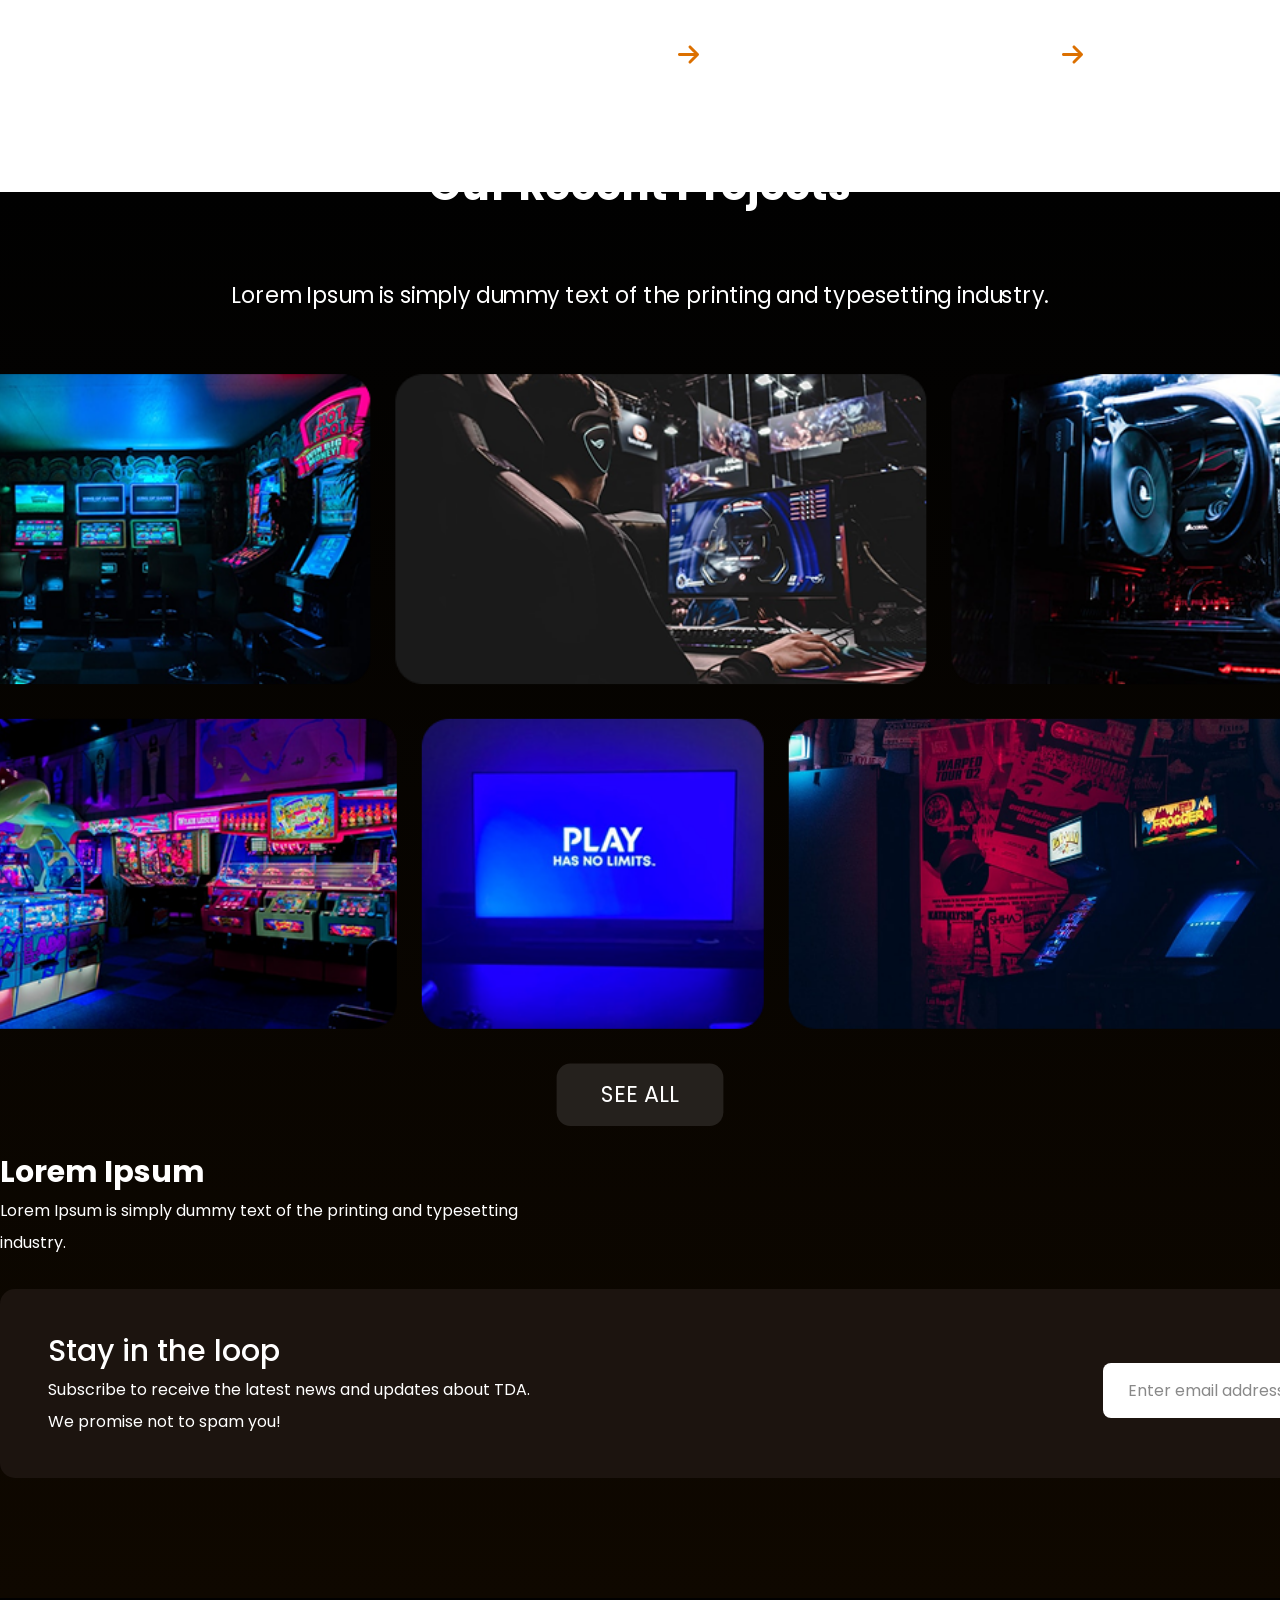
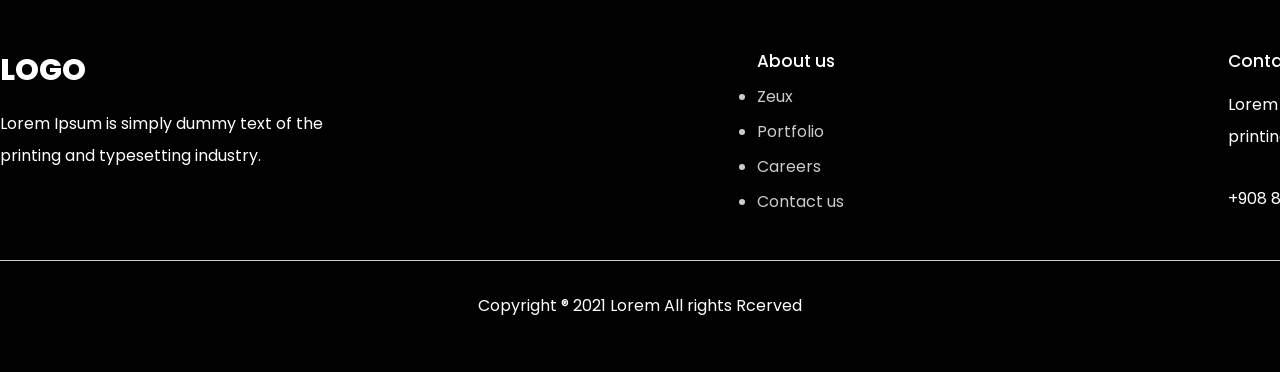
==== commit c11230df: "day5" ====
--- a/index.html
+++ b/index.html
@@ -9,11 +9,11 @@
     <body>
         <div class="wrapper">
         <header class = "container">
-            <span class="logo">logo</span>
+            <span class="logo">LOGO</span>
             <nav>
                 <ul>
-                    <li class="active"><a href="#">Home</a></li>
-                    <li><a href="#">About us</a></li>
+                    <li class="active"><a href="/">Home</a></li>
+                    <li><a href="/about.html">About us</a></li>
                     <li><a href="#">Portfolio</a></li>
                     <li><a href="#">News</a></li>
                     <li class="btn"><a href="#">Contacts</a></li>
--- a/css/main.css
+++ b/css/main.css
@@ -39,9 +39,9 @@
     line-height: 200%;
 }
 
-header.logo, footer .blocks .logo{
+header .logo, footer .blocks .logo{
     text-transform: uppercase;
-    font-size: 29px;
+    font-size: 30px;
     font-weight: 800;
 }
 
@@ -288,7 +288,7 @@
 .projects{
     padding: 100px 0;
     width: 1170px;
-    transform: scale(1.2);
+    transform: scale(1.39);
 }
 
 .projects h3{
@@ -414,6 +414,18 @@
     background: #ccc;
 }
 
-footer p{
-    text-align: center;
+footer > p{
+    text-align: center;
+}
+
+.crumbs{
+    margin-top: 50px;
+}
+
+.crumb-home{
+    color:#ccc;
+}
+
+.crumb-separator, .crumb-current{
+    color:#FA9021;
 }
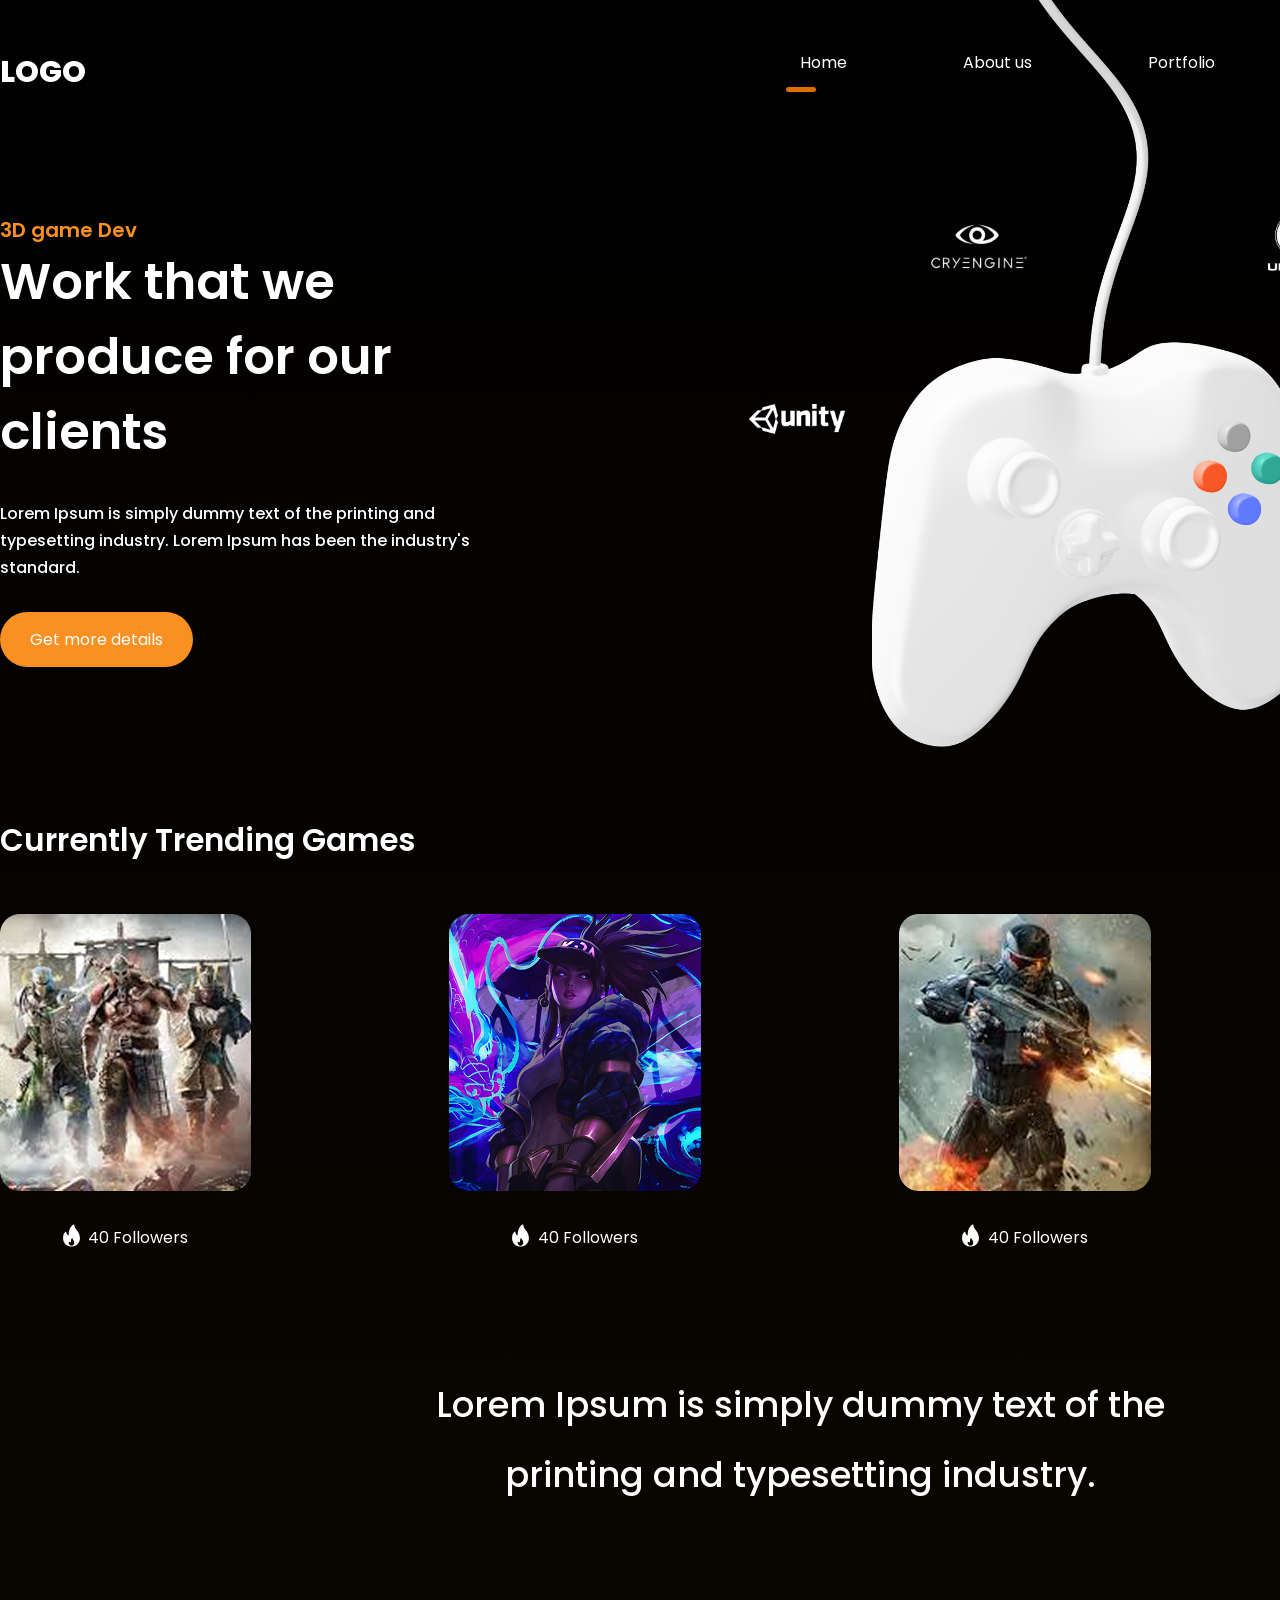
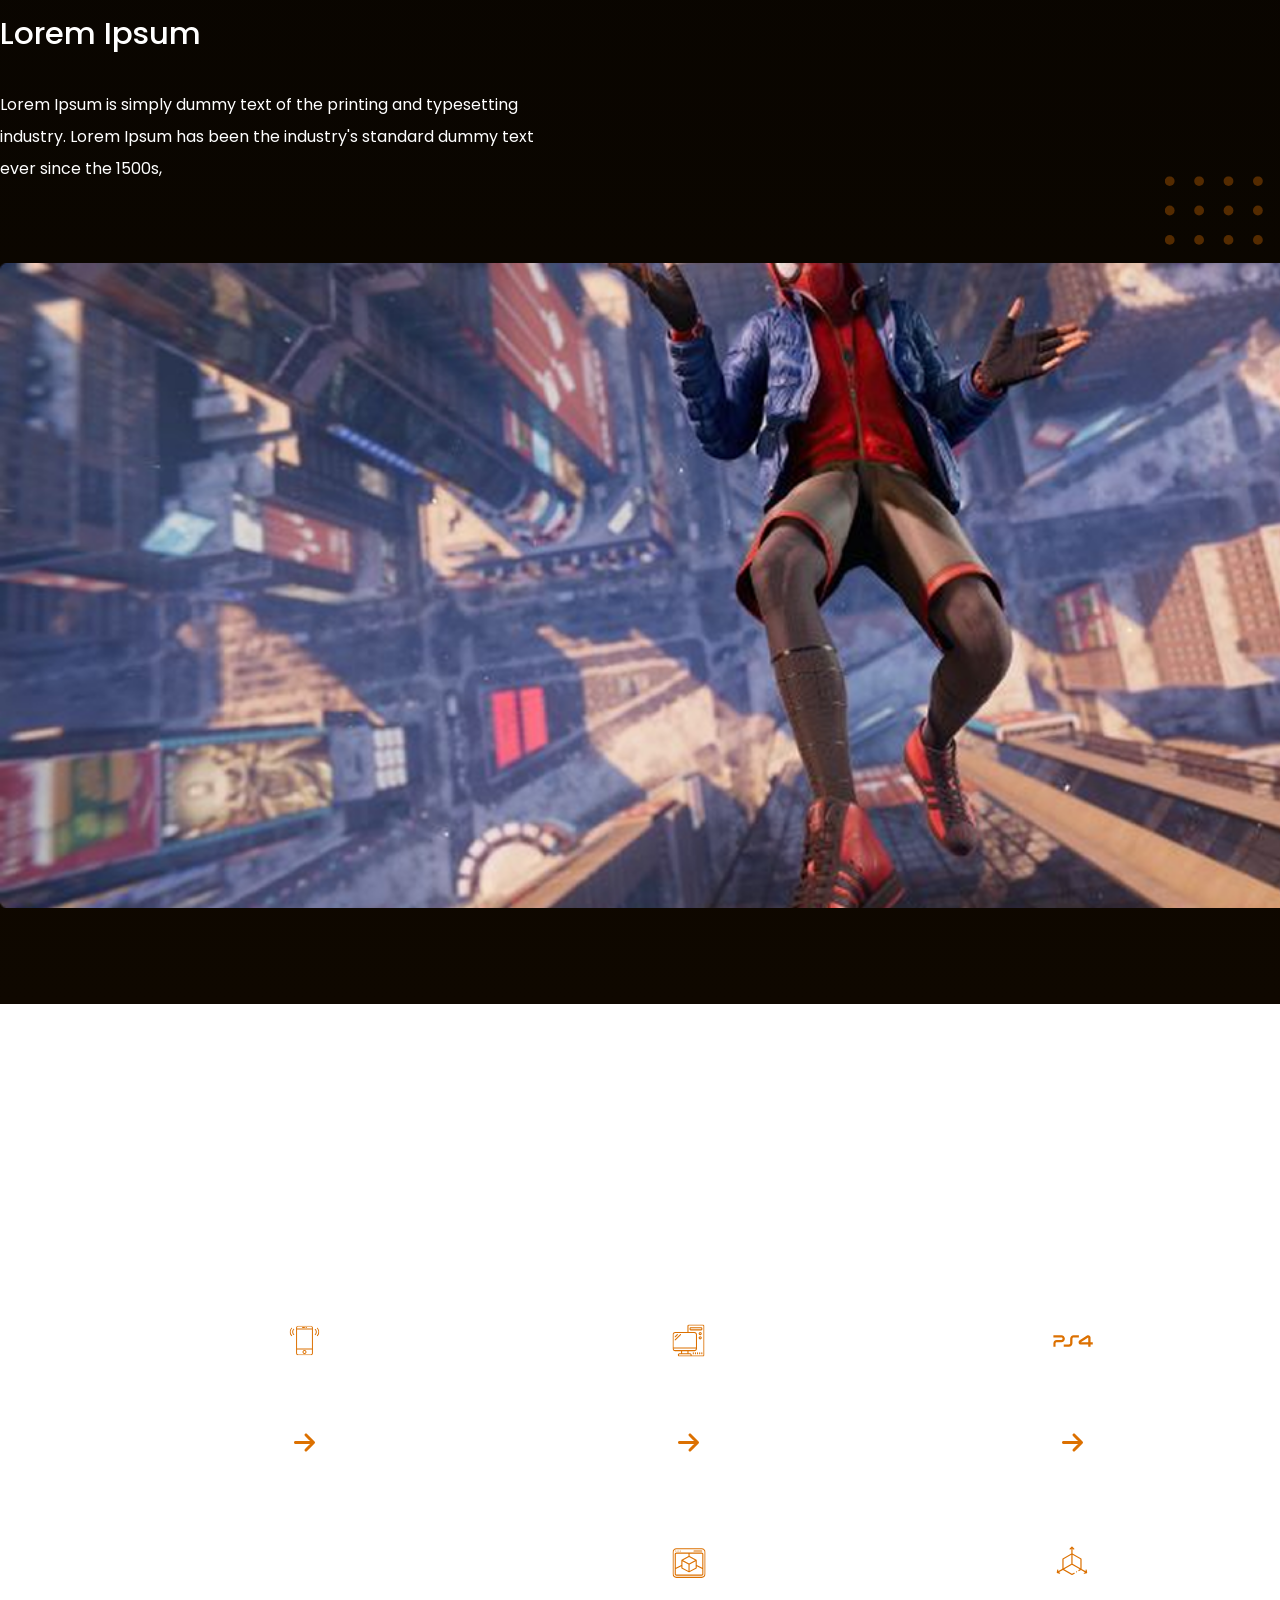
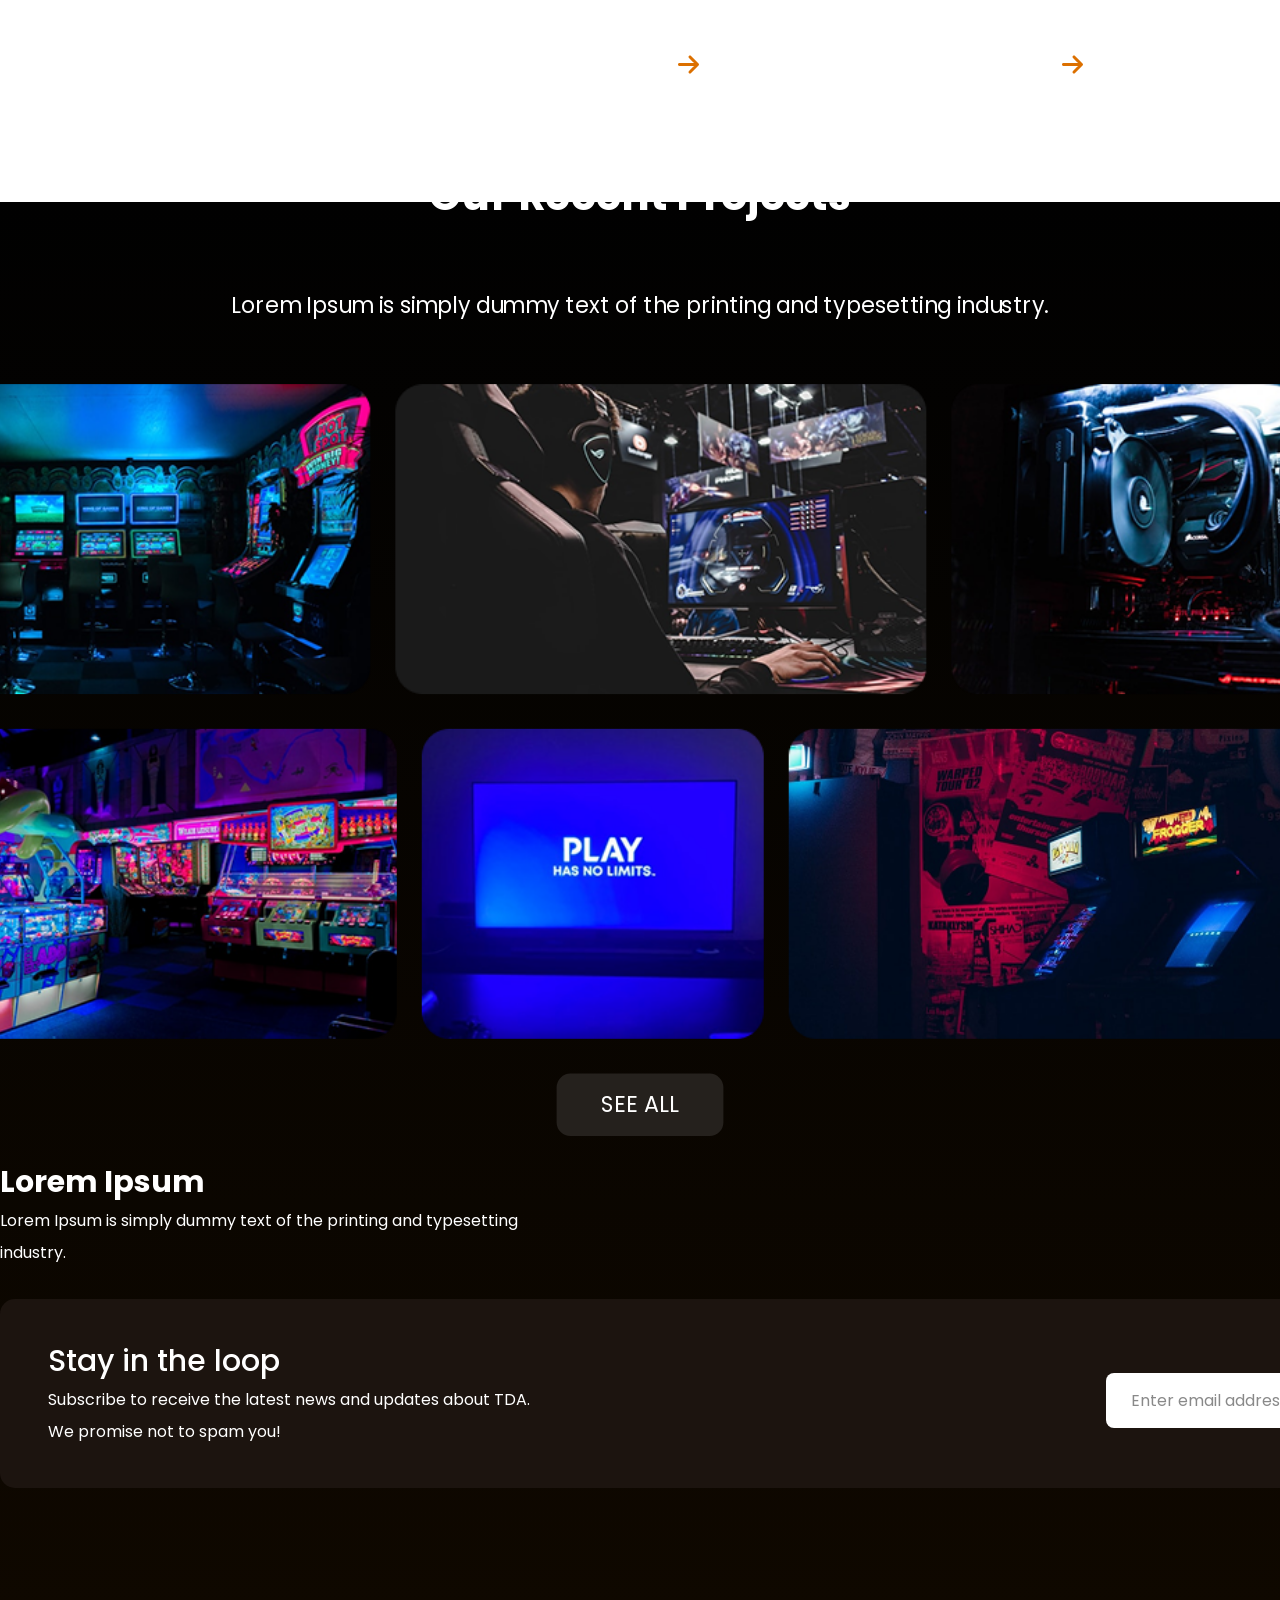
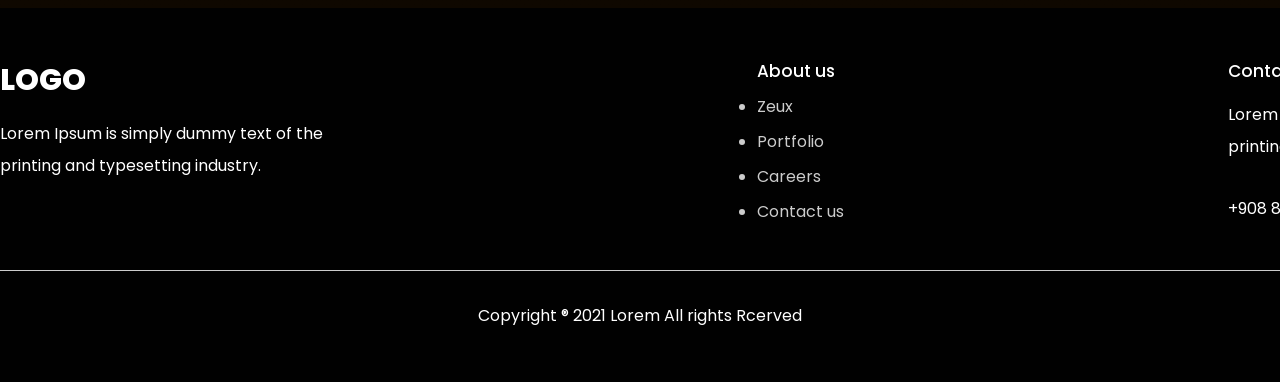
==== commit 31b032a9: "day5" ====
--- a/index.html
+++ b/index.html
@@ -16,7 +16,7 @@
                     <li><a href="/about.html">About us</a></li>
                     <li><a href="#">Portfolio</a></li>
                     <li><a href="#">News</a></li>
-                    <li class="btn"><a href="#">Contacts</a></li>
+                    <li class="btn"><a href="#">Contacts us</a></li>
                 </ul>
             </nav>
         </header>
--- a/css/main.css
+++ b/css/main.css
@@ -5,6 +5,8 @@
     margin: 0;
     padding: 0;
 }
+
+
 
 body {
     font-family: 'Poppins',sans-serif;
@@ -69,22 +71,12 @@
     height: 5px;
     background: #DC7000;
     position: relative;
-    top: 6.8px;
+    top: 12px;
     left: -14px;
     border-radius: 10px;
 }
 
-header nav ul li.active:before{
-    content: '';
-    display: block;
-    width: 5px;
-    height: 5px;
-    background: #DC7000;
-    position: relative;
-    top: 37px;
-    left: 20px;
-    border-radius: 10px;
-}
+
 
 header nav ul li a {
     color: #fff;
@@ -95,7 +87,10 @@
     padding-bottom: 12.5px;
 }
 
-header nav ul li.btn a, .email .block button{
+header nav ul li.btn a,
+.email .block button{
+    font-size: 13px;
+    outline: none;
     font-family: 'Poppins',sans-serif;
     background-color: #FA9021;
     padding: 9px 17px;
@@ -103,7 +98,8 @@
     transition: all 300ms ease;
 }
 
-header nav ul li.btn a:hover, .email .block button:hover{
+header nav ul li.btn a:hover,
+.email .block button:hover{
     background-color: #b1580f;
 }
 
@@ -135,7 +131,10 @@
     margin: 30px 0
 }
 
-.hero--info .btn{
+.hero--info .btn,
+.hero_about--info button{
+    font-family: 'Poppins',sans-serif;
+    font-size: 16px;
     background: #FA9021;
     color:#fff;
     border-radius: 50px;
@@ -144,7 +143,8 @@
     transition: all 500ms ease;
 }
 
-.hero--info .btn:hover{
+.hero--info .btn:hover,
+.hero_about--info button:hover{
     cursor: pointer;
     transform: scale(1.1);
 }
@@ -419,7 +419,11 @@
 }
 
 .crumbs{
-    margin-top: 50px;
+    margin-top: 93px;
+}
+
+.crumbs p{
+    font-size: 12px;
 }
 
 .crumb-home{
@@ -428,4 +432,26 @@
 
 .crumb-separator, .crumb-current{
     color:#FA9021;
+}
+
+.hero_about{
+    display: flex;
+}
+.hero_about img{
+    position: relative;
+    top: -90px;
+    margin-left: auto;
+}
+
+.hero_about--info{
+    width: 425px;
+    margin-top: 38px;
+}
+
+.hero_about p{
+    margin-top: 25px;
+}
+
+.hero_about--info button{
+    margin-top: 57px;
 }
